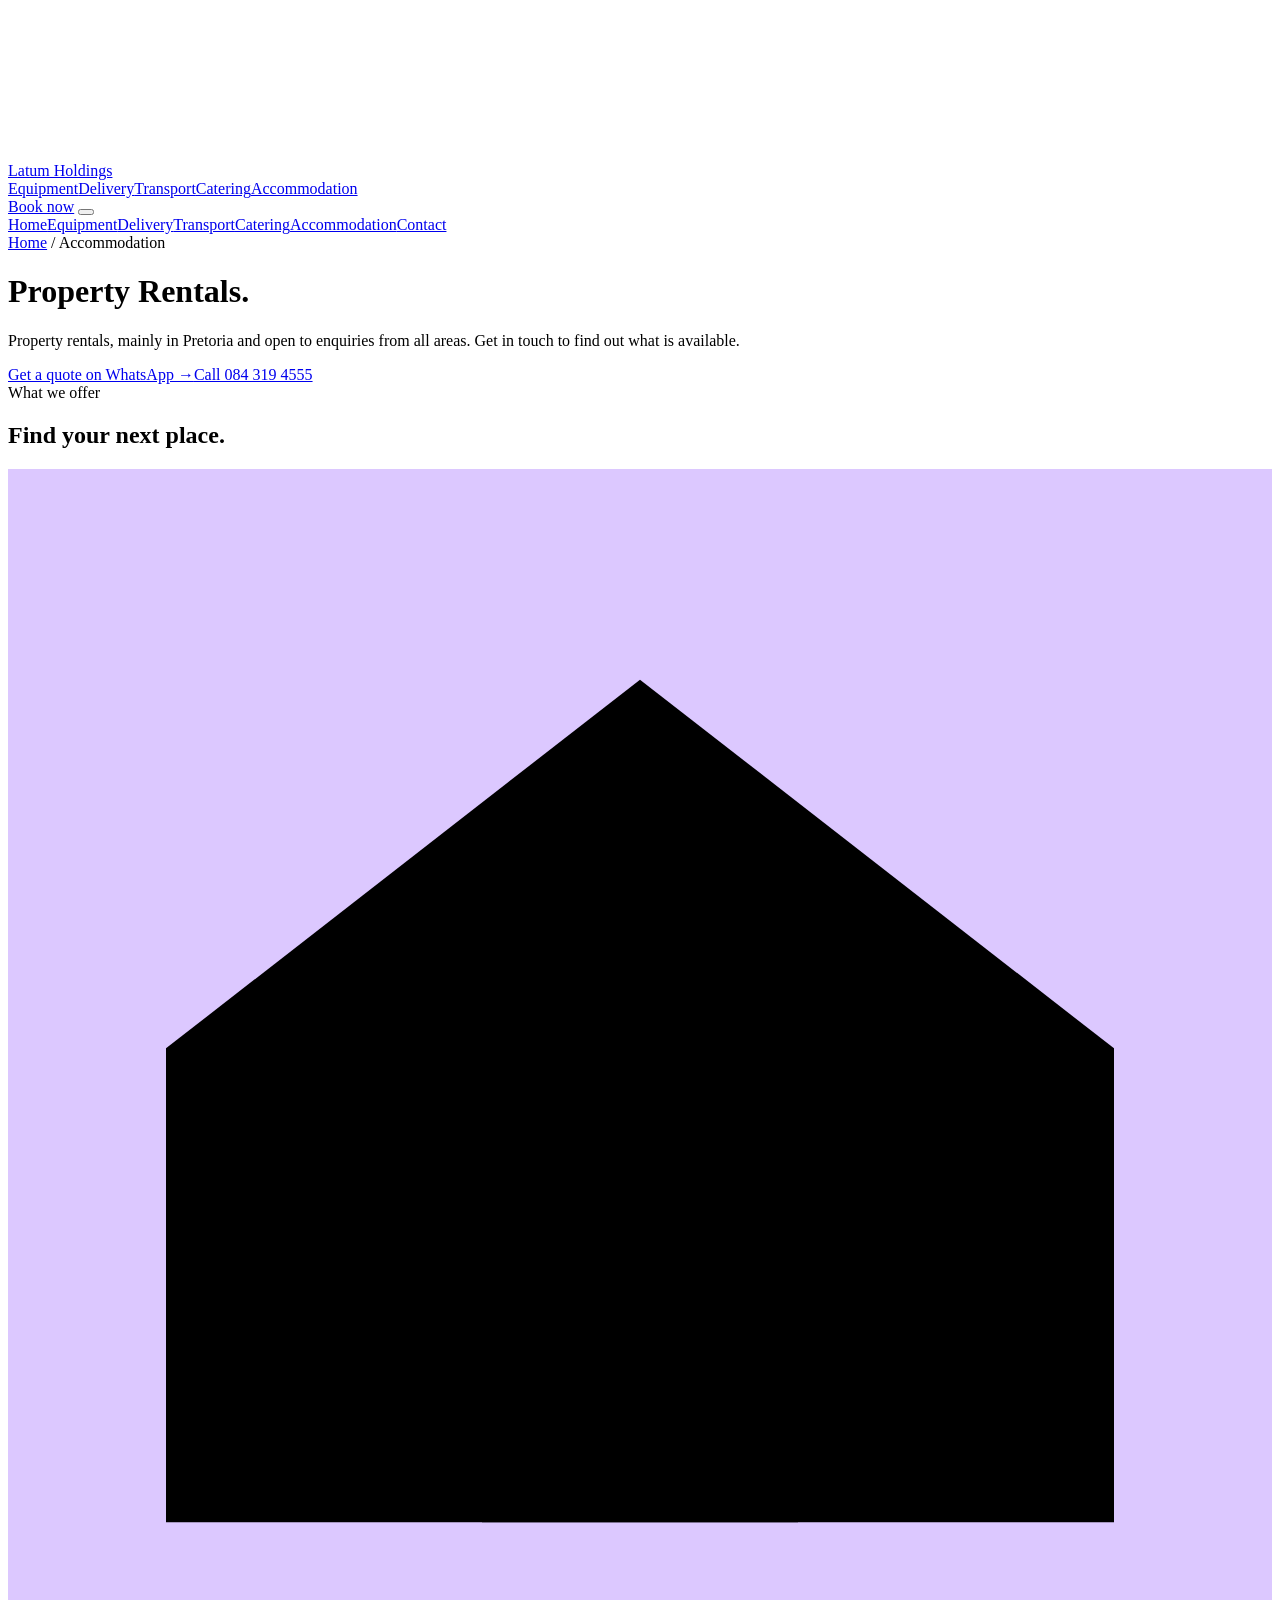
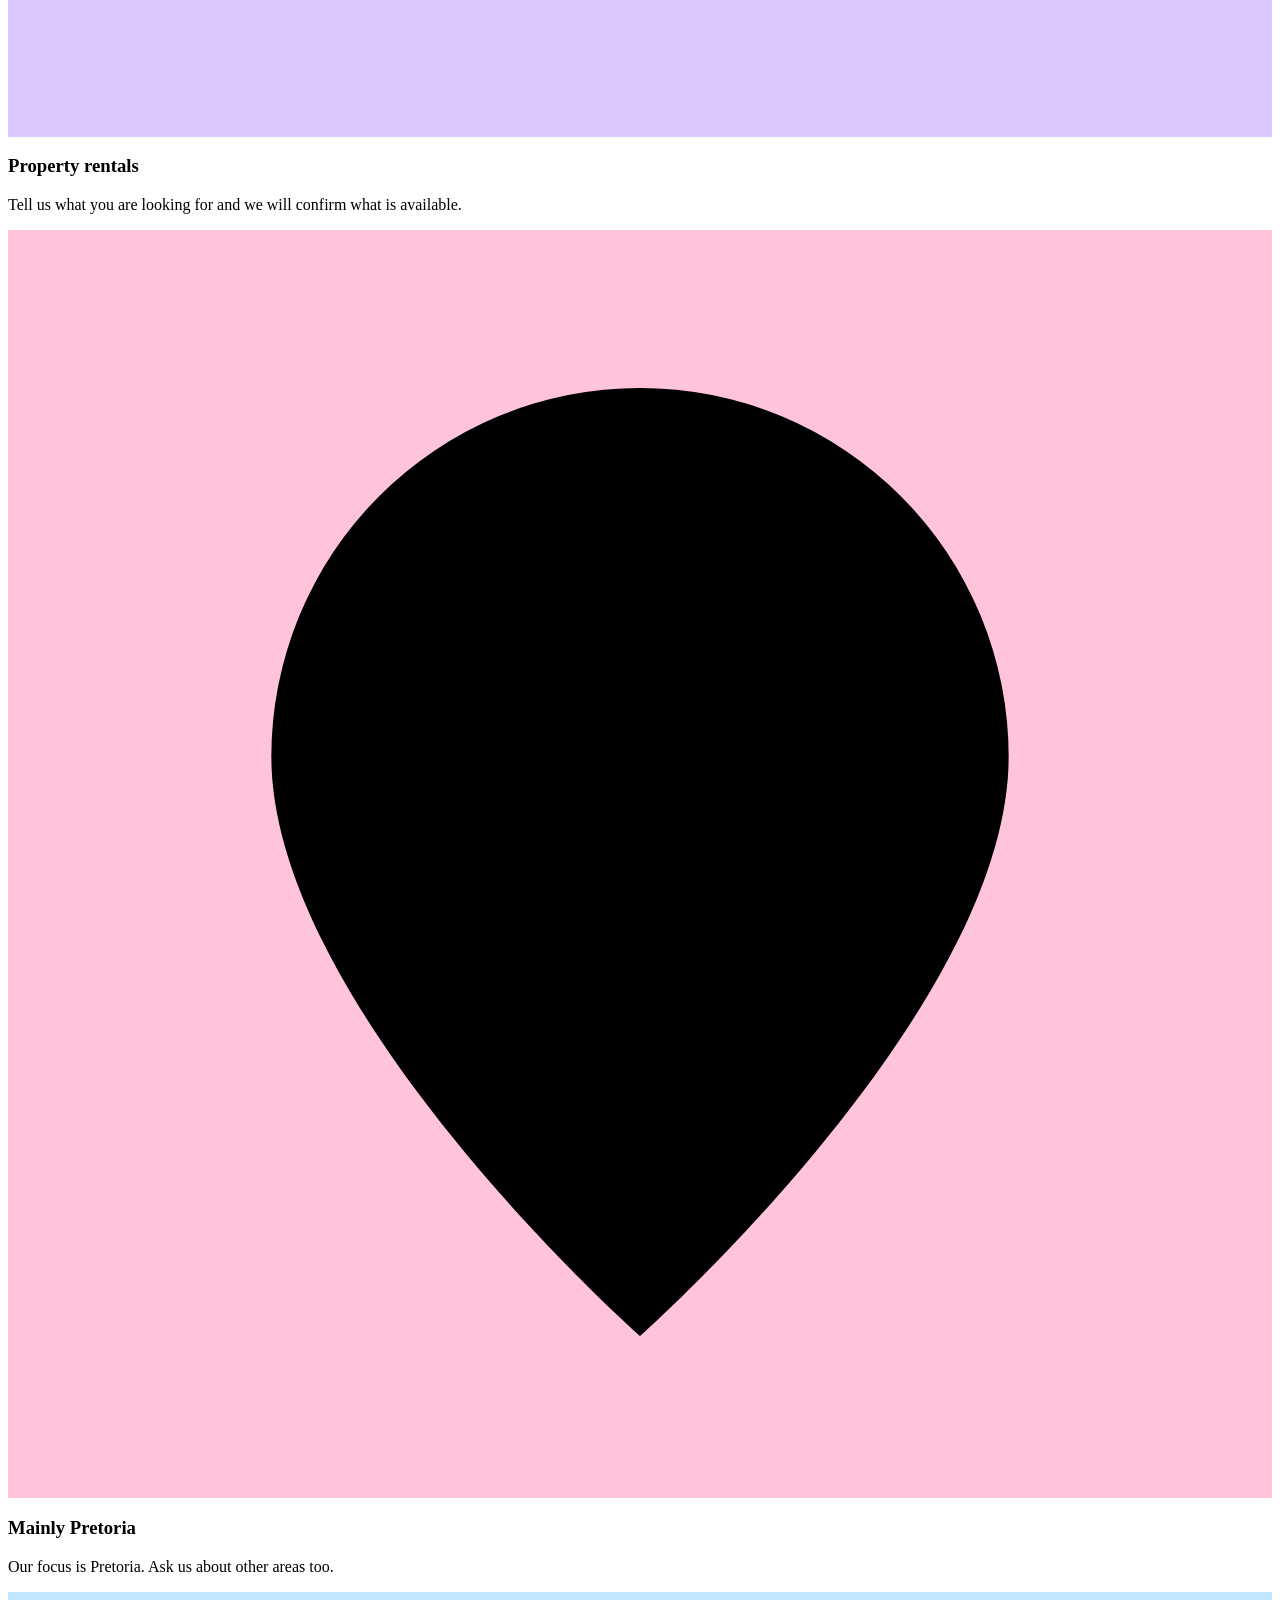
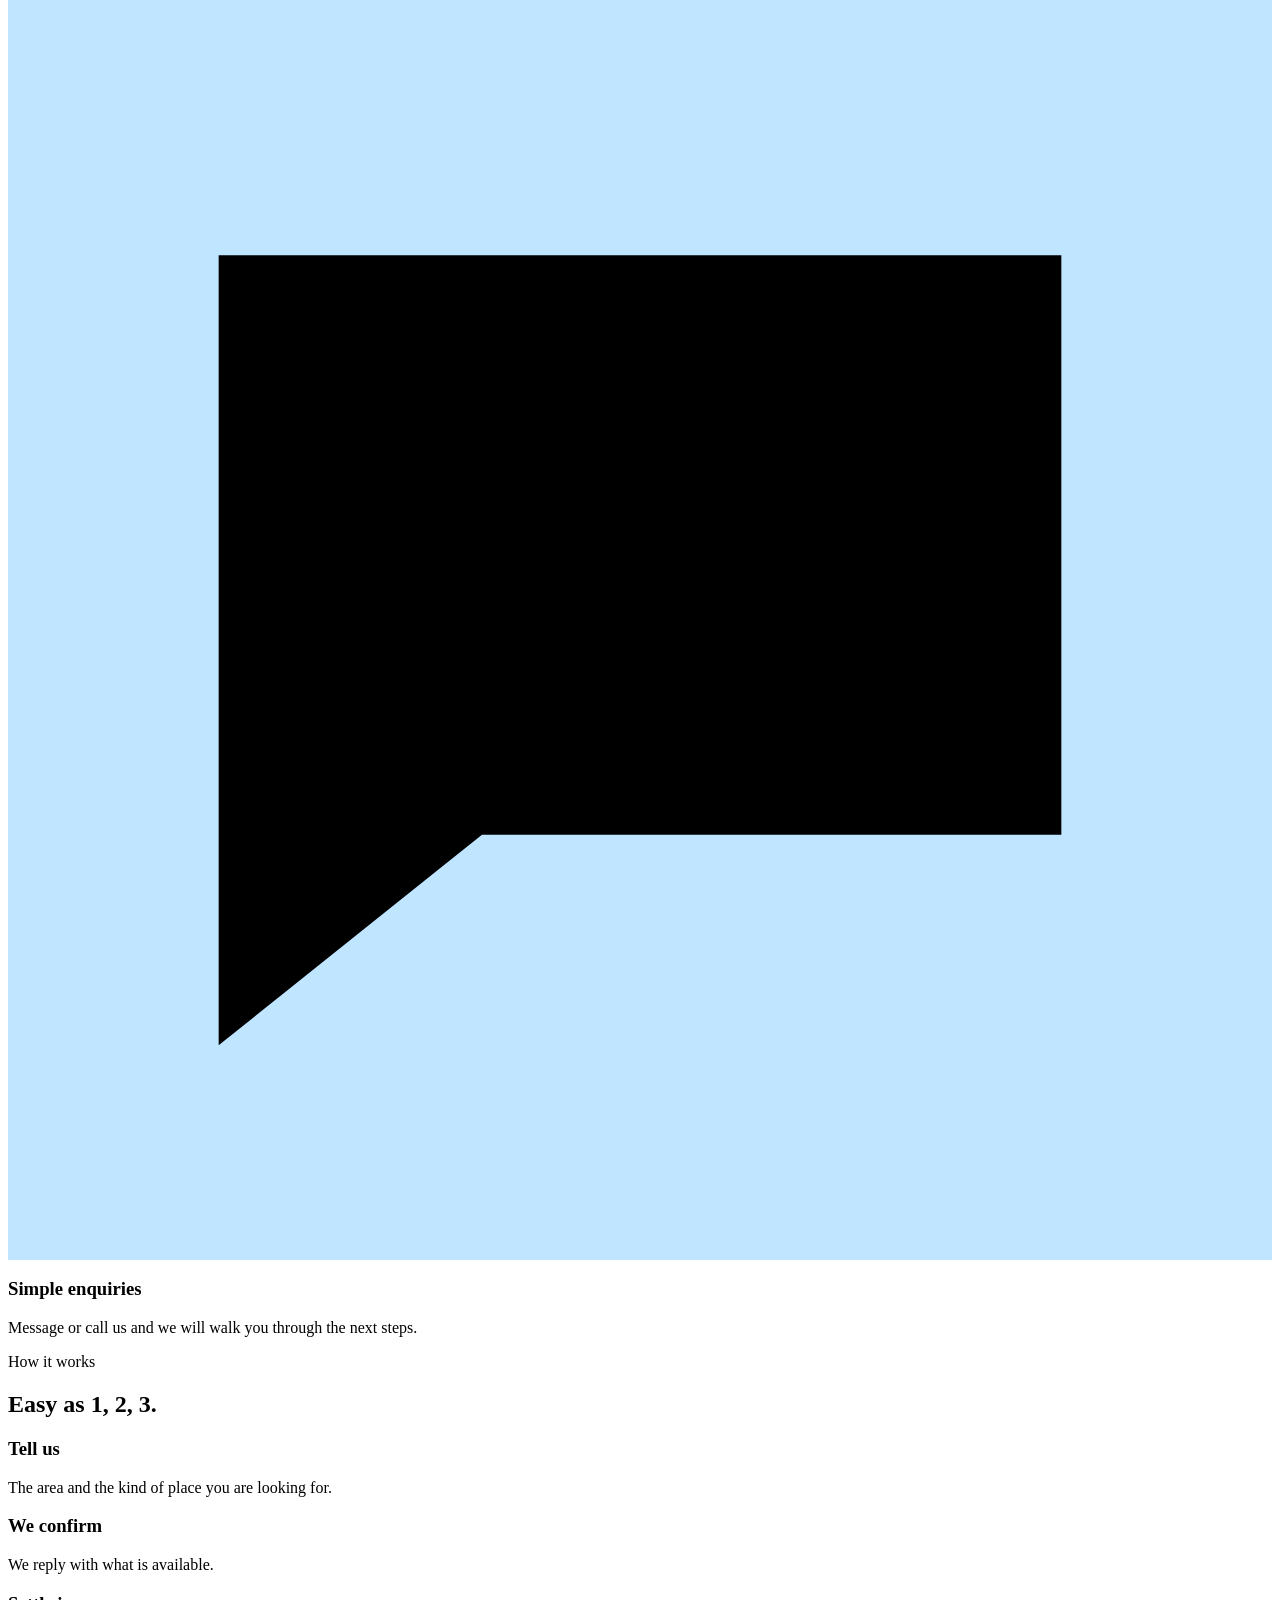
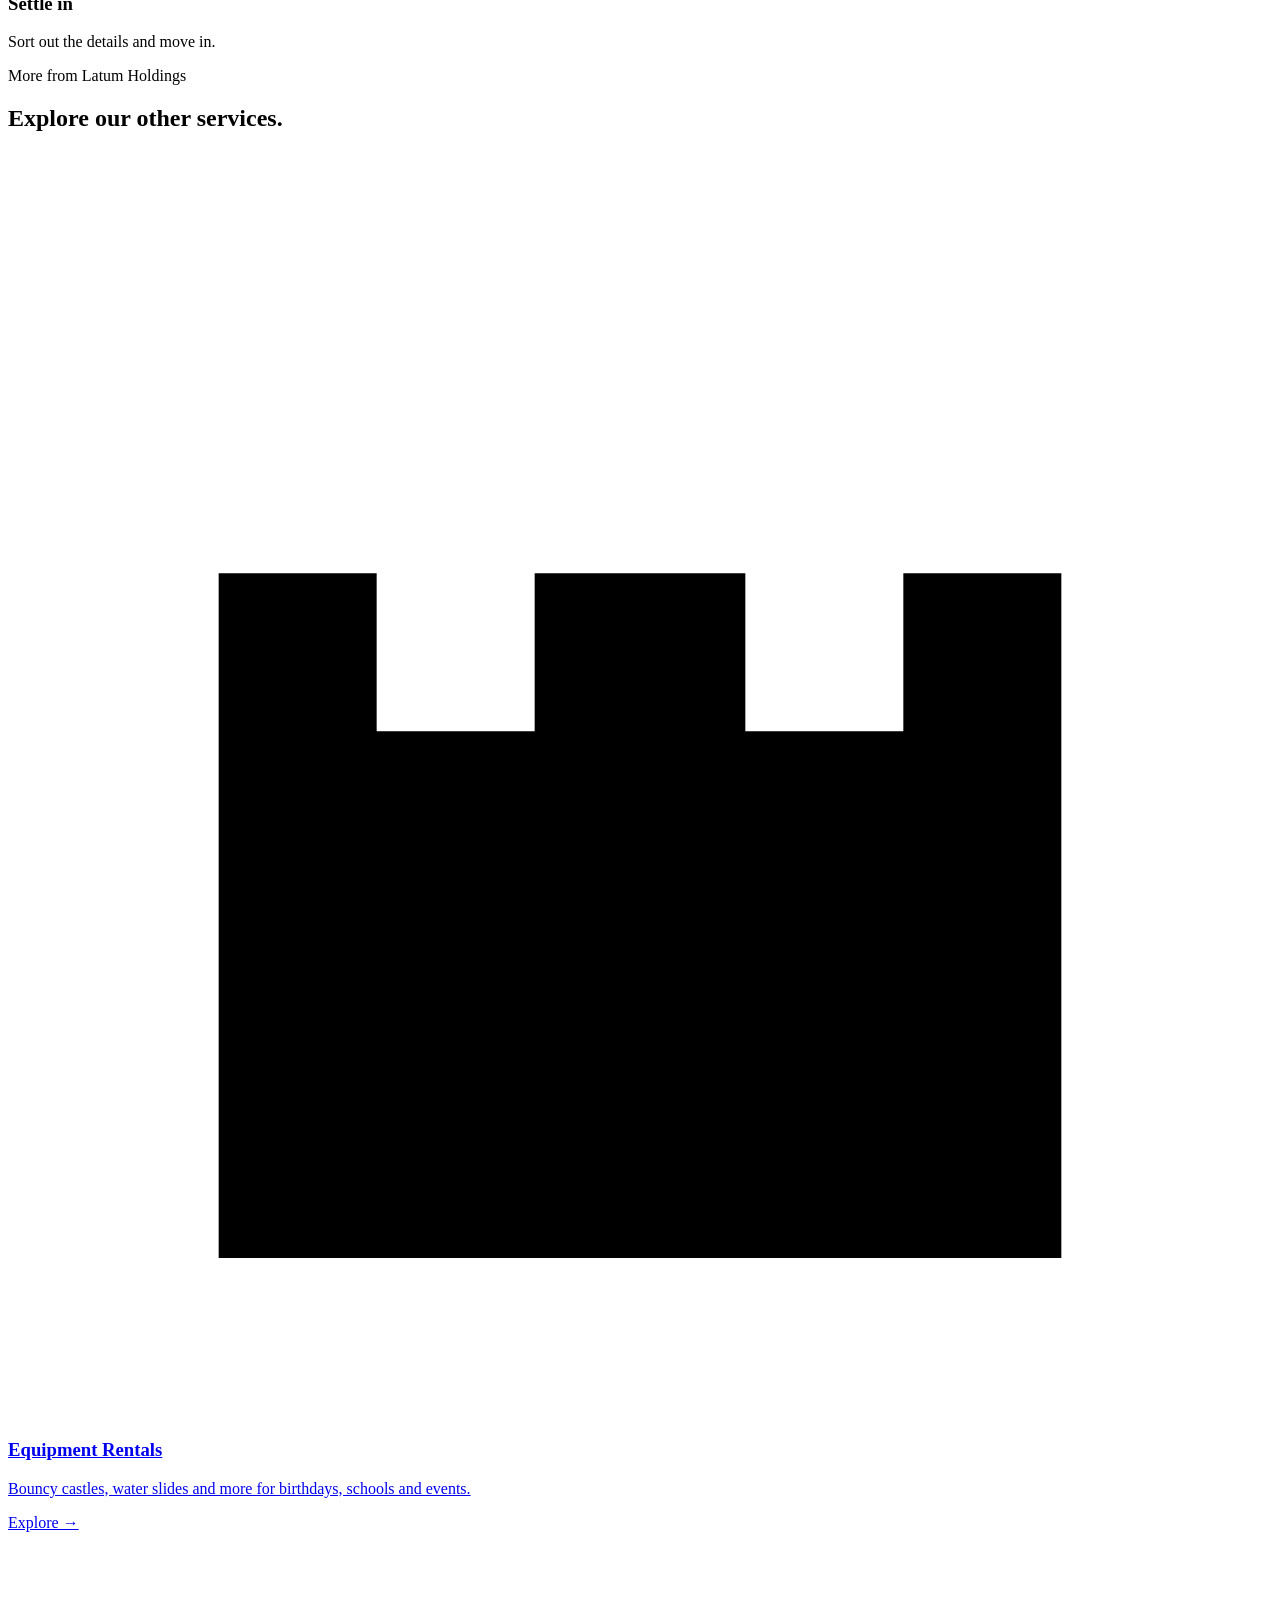
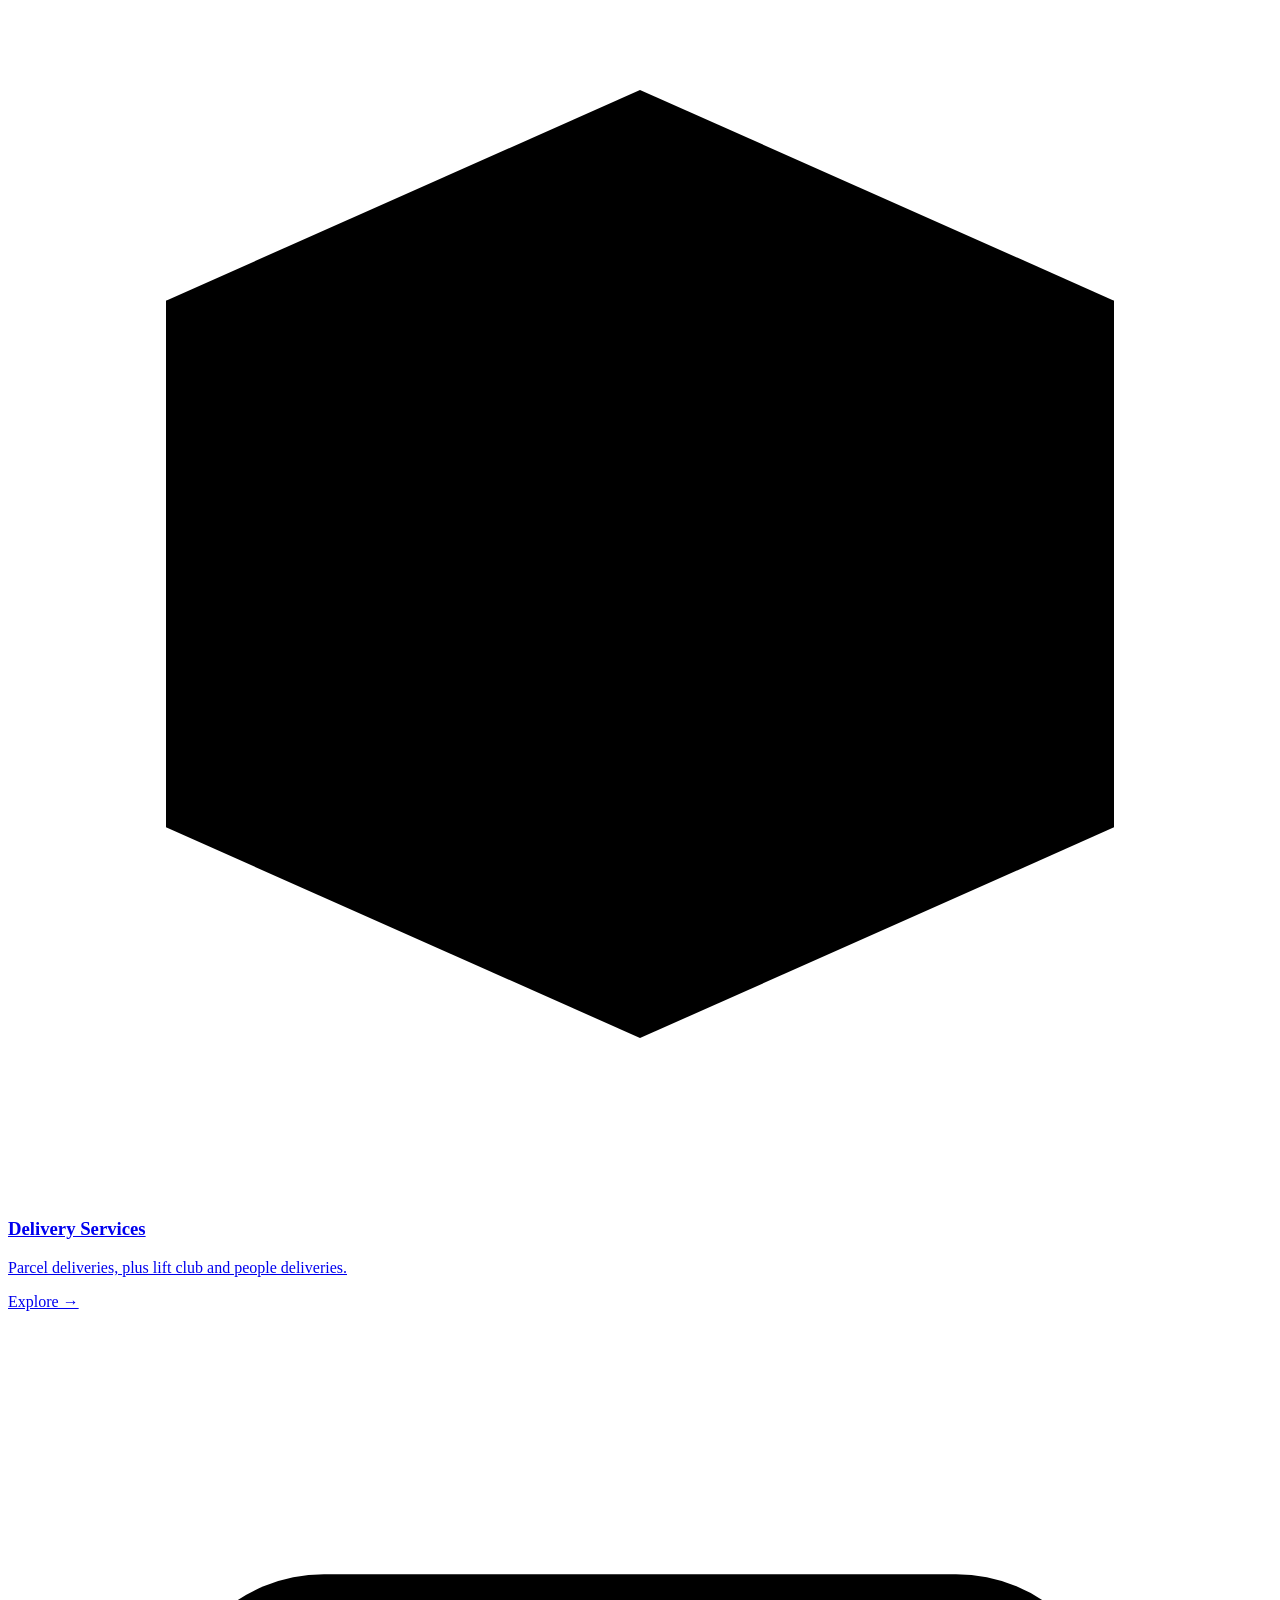
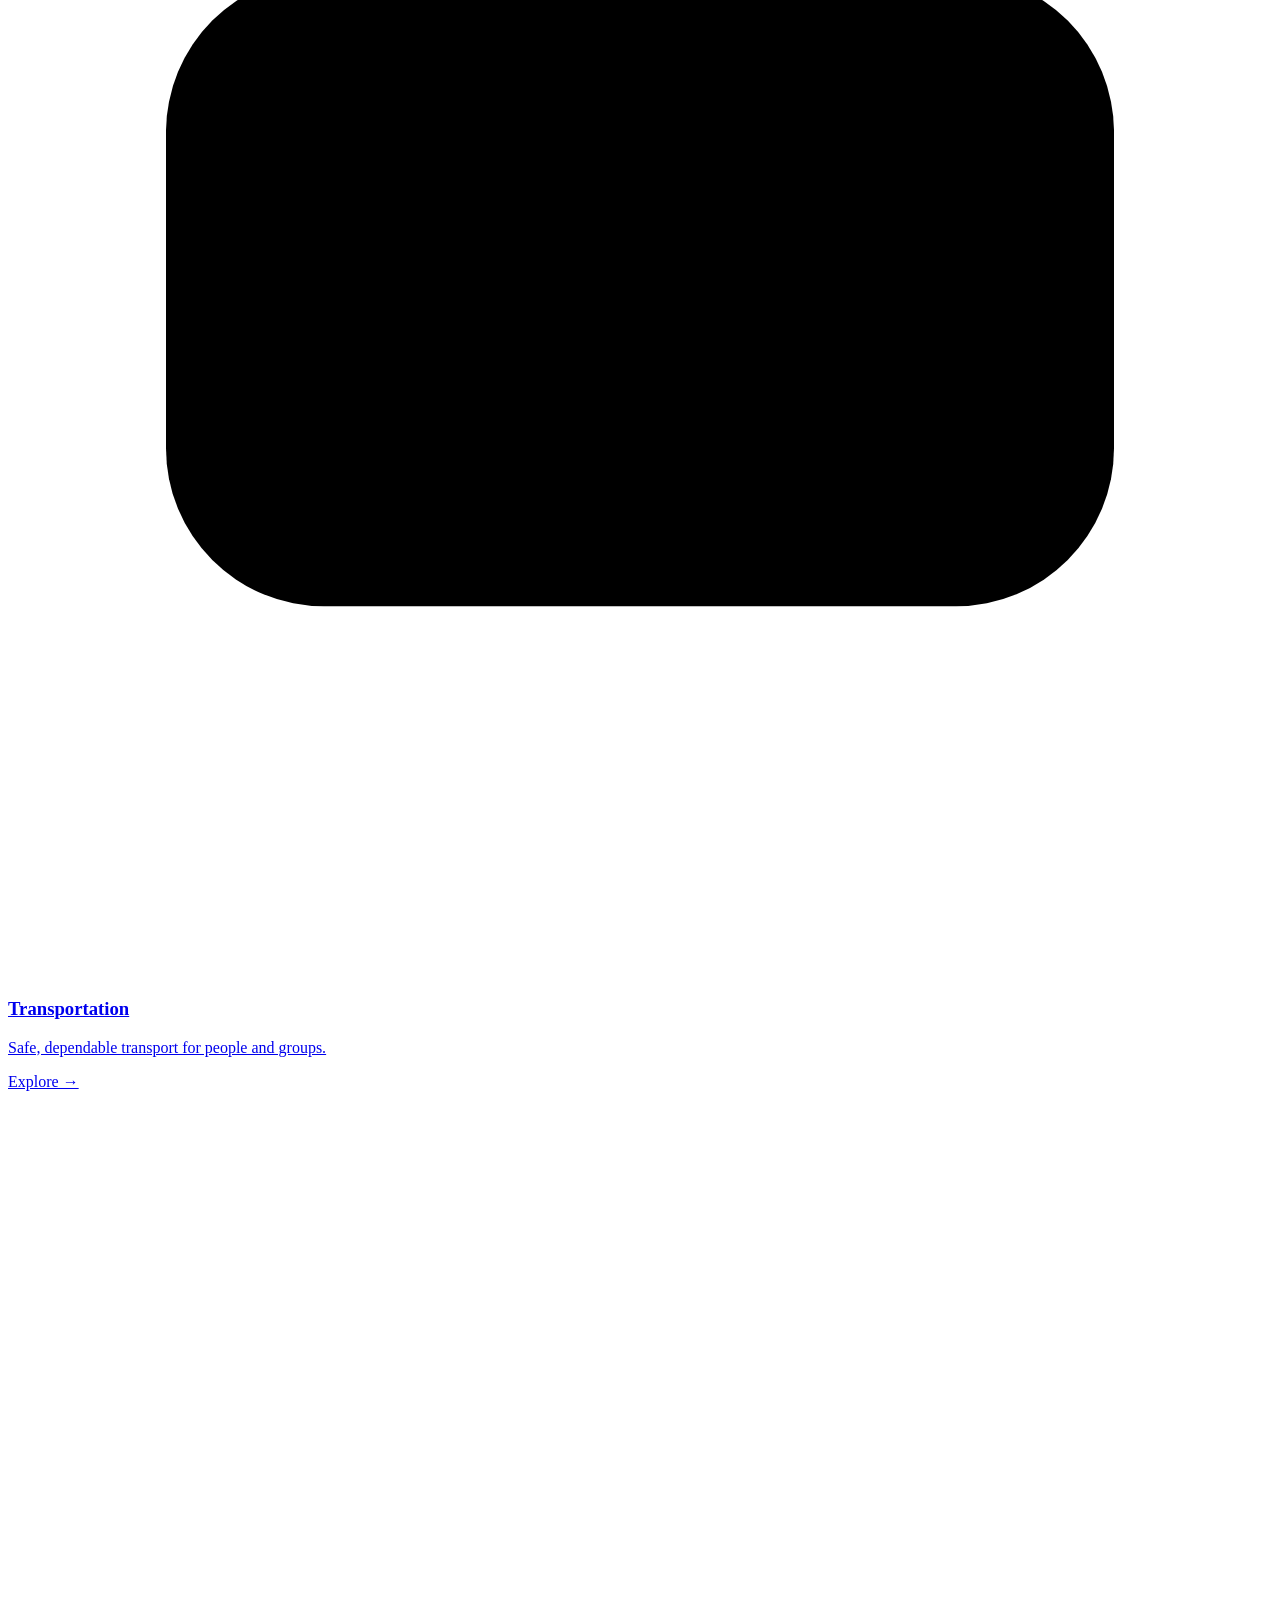
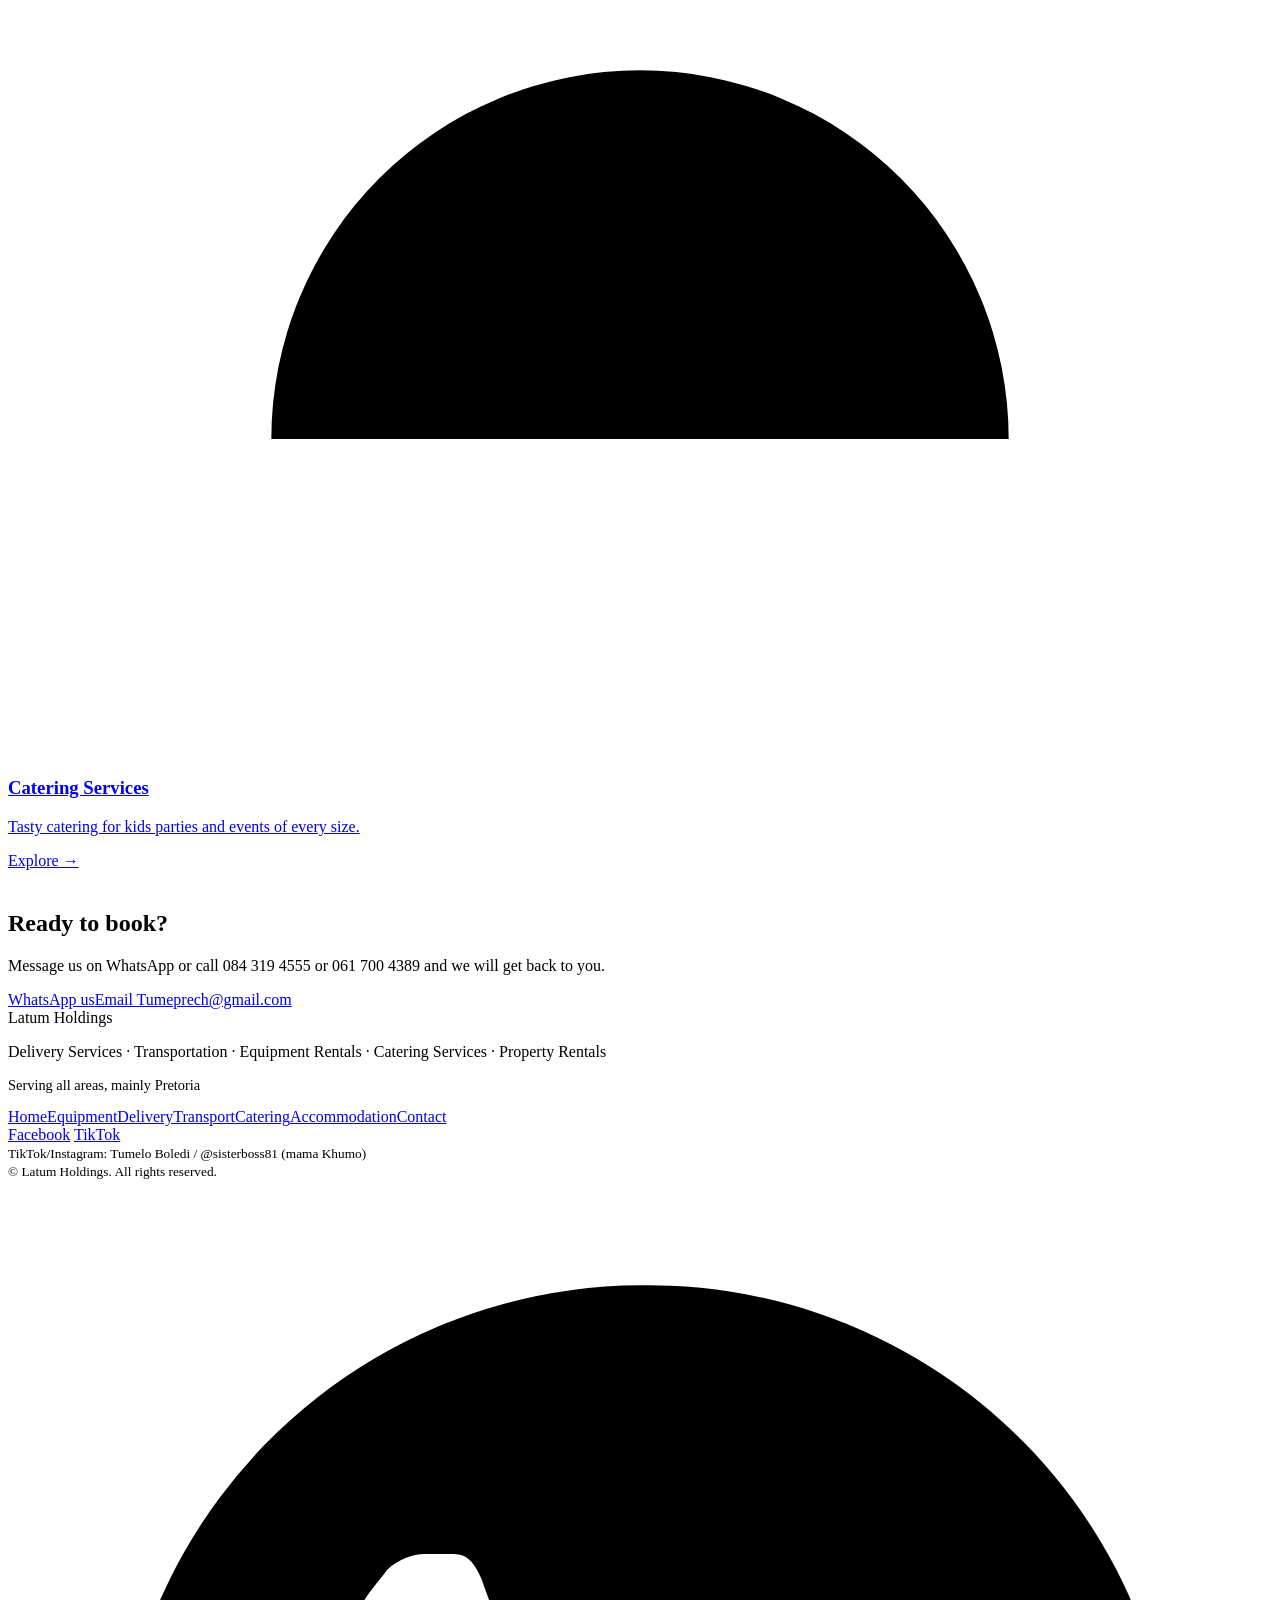
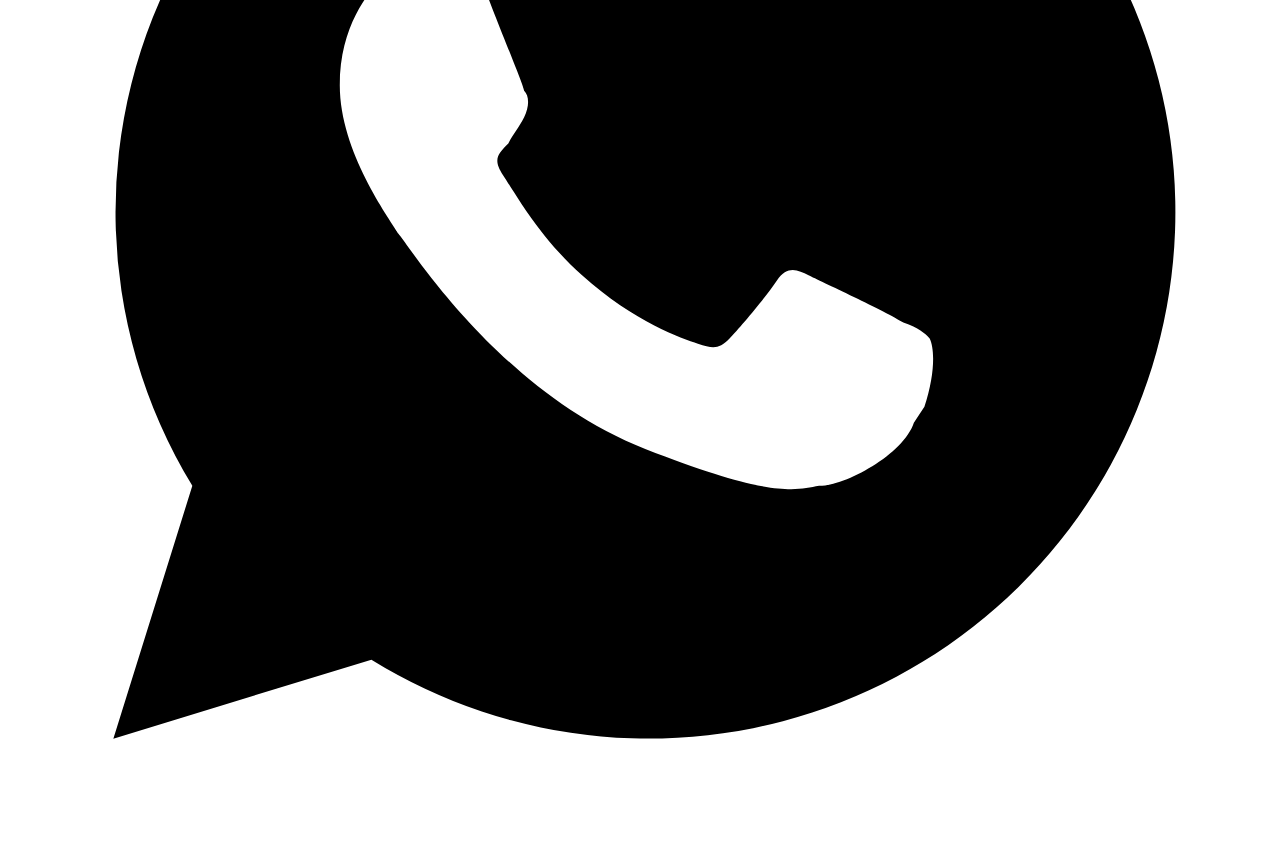
==== accommodation.html @ 6f9f6924 "Add files via upload" ====
<!doctype html>
<html lang="en">
<head>
<meta charset="utf-8">
<meta name="viewport" content="width=device-width, initial-scale=1">
<title>Accommodation | Latum Holdings</title>
<meta name="description" content="Property rentals from Latum Holdings: delivery services, transportation, equipment rentals and catering services.">
<meta name="theme-color" content="#0b1033">
<link rel="canonical" href="https://latumholdings.github.io/accommodation.html">
<link rel="icon" href="images/logo.jpg">
<link rel="apple-touch-icon" href="images/logo.jpg">
<!-- Link preview (WhatsApp, Facebook, Instagram, etc). Replace https://latumholdings.github.io with your real GitHub Pages address. -->
<meta property="og:type" content="website">
<meta property="og:site_name" content="Latum Holdings">
<meta property="og:locale" content="en_ZA">
<meta property="og:title" content="Accommodation | Latum Holdings">
<meta property="og:description" content="Property rentals from Latum Holdings: delivery services, transportation, equipment rentals and catering services.">
<meta property="og:url" content="https://latumholdings.github.io/accommodation.html">
<meta property="og:image" content="https://latumholdings.github.io/images/logo.jpg">
<meta property="og:image:alt" content="Latum Holdings logo">
<meta name="twitter:card" content="summary_large_image">
<meta name="twitter:title" content="Accommodation | Latum Holdings">
<meta name="twitter:description" content="Property rentals from Latum Holdings: delivery services, transportation, equipment rentals and catering services.">
<meta name="twitter:image" content="https://latumholdings.github.io/images/logo.jpg">
<link rel="preconnect" href="https://fonts.googleapis.com">
<link rel="preconnect" href="https://fonts.gstatic.com" crossorigin>
<link href="https://fonts.googleapis.com/css2?family=Baloo+2:wght@600;700;800&family=Inter:wght@400;500;600&display=swap" rel="stylesheet">
<link rel="stylesheet" href="style.css">
</head>
<body>
<div id="progress"></div><div id="glow"></div><canvas id="confetti"></canvas>

<svg width="0" height="0" style="position:absolute" aria-hidden="true">
  <defs>
    <symbol id="castleA" viewBox="0 0 300 300">
      <rect width="300" height="300" fill="#8fd3ff"/><circle cx="240" cy="55" r="30" fill="#fff6a8"/>
      <ellipse cx="150" cy="280" rx="170" ry="50" fill="#7ddf3b"/>
      <rect x="55" y="170" width="190" height="85" rx="14" fill="#1f3fa8"/><rect x="55" y="228" width="190" height="27" rx="12" fill="#ff6b35"/>
      <rect x="95" y="140" width="110" height="26" rx="13" fill="#7ddf3b"/>
      <rect x="35" y="95" width="46" height="150" rx="10" fill="#ffd23f"/><polygon points="35,98 58,25 81,98" fill="#ffd23f"/><rect x="35" y="92" width="46" height="12" fill="#6b6b6b"/>
      <rect x="219" y="95" width="46" height="150" rx="10" fill="#ffd23f"/><polygon points="219,98 242,25 265,98" fill="#ffd23f"/><rect x="219" y="92" width="46" height="12" fill="#6b6b6b"/>
      <rect x="110" y="250" width="80" height="20" rx="9" fill="#7ddf3b"/>
    </symbol>
    <symbol id="castleB" viewBox="0 0 300 300">
      <rect width="300" height="300" fill="#ffb3e0"/><circle cx="60" cy="55" r="28" fill="#fff6a8"/>
      <ellipse cx="150" cy="285" rx="180" ry="46" fill="#7ddf3b"/>
      <rect x="40" y="110" width="50" height="130" rx="10" fill="#ffd23f"/><polygon points="40,114 65,44 90,114" fill="#ff6b35"/>
      <rect x="210" y="110" width="50" height="130" rx="10" fill="#8c4bff"/><polygon points="210,114 235,44 260,114" fill="#ff6b35"/>
      <rect x="90" y="120" width="120" height="40" rx="12" fill="#ffd23f"/><rect x="90" y="160" width="120" height="30" rx="12" fill="#ff6b35"/>
      <polygon points="95,190 205,190 235,260 65,260" fill="#2fa8ff"/><line x1="150" y1="190" x2="150" y2="260" stroke="#8c4bff" stroke-width="5"/>
      <ellipse cx="150" cy="262" rx="95" ry="22" fill="#1d6fd6"/><ellipse cx="150" cy="260" rx="62" ry="12" fill="#ff5a3d"/>
    </symbol>
    <symbol id="slideS" viewBox="0 0 300 300">
      <rect width="300" height="300" fill="#8fd3ff"/><circle cx="245" cy="50" r="28" fill="#fff6a8"/>
      <ellipse cx="150" cy="285" rx="190" ry="48" fill="#7ddf3b"/>
      <rect x="30" y="170" width="20" height="90" rx="8" fill="#8a5a2b"/><ellipse cx="40" cy="165" rx="38" ry="14" fill="#34c06b" transform="rotate(-18 40 165)"/>
      <polygon points="40,80 200,150 260,250 90,250" fill="#ff6b35"/><polygon points="60,100 190,160 235,240 110,240" fill="#ffd23f"/><polygon points="90,125 180,168 215,230 130,230" fill="#2fa8ff"/>
      <ellipse cx="195" cy="262" rx="95" ry="26" fill="#1d6fd6"/><ellipse cx="195" cy="260" rx="72" ry="17" fill="#6fd4ff"/>
    </symbol>
  </defs>
</svg>

<nav><div class="nav-in">
  <a href="index.html" class="logo"><img class="logo-img" src="images/logo.jpg" alt="" onerror="this.remove()"><span>Latum Holdings</span></a>
  <div class="links"><a href="equipment.html">Equipment</a><a href="delivery.html">Delivery</a><a href="transport.html">Transport</a><a href="catering.html">Catering</a><a href="accommodation.html" class="active">Accommodation</a></div>
  <a href="index.html#book" class="btn nav-cta">Book now</a>
  <button class="burger" aria-label="Open menu" aria-expanded="false"><span></span><span></span><span></span></button>
</div>
<div class="mmenu"><a href="index.html">Home</a><a href="equipment.html">Equipment</a><a href="delivery.html">Delivery</a><a href="transport.html">Transport</a><a href="catering.html">Catering</a><a href="accommodation.html">Accommodation</a><a href="index.html#book">Contact</a></div></nav>

<header class="page-hero">
  <div class="wrap">
    <div class="crumbs rv"><a href="index.html">Home</a> / Accommodation</div>
    <h1 class="display rv d1">Property <span class="grad-text">Rentals.</span></h1>
    <p class="rv d2">Property rentals, mainly in Pretoria and open to enquiries from all areas. Get in touch to find out what is available.</p>
    <div class="cta-row rv d3"><a class="btn" href="https://wa.me/27843194555?text=Hi%20Latum%20Holdings%2C%20I%27d%20like%20a%20quote%20for%20Accommodation" target="_blank" rel="noopener">Get a quote on WhatsApp &rarr;</a><a class="btn ghost" href="tel:0843194555">Call 084 319 4555</a></div>
  </div>
</header>

<section class="features page-sec">
  <div class="wrap">
    <span class="eyebrow rv">What we offer</span>
    <h2 class="rv d1">Find your <span class="grad-text">next place.</span></h2>
    <div class="grid">
      <div class="feat rv d0"><div class="ic" style="background:rgba(140,75,255,.3)"><svg viewBox="0 0 24 24" aria-hidden="true"><path d="M3 11l9-7 9 7v9H3z"/><path d="M9 20v-6h6v6"/></svg></div><h3>Property rentals</h3><p>Tell us what you are looking for and we will confirm what is available.</p></div>
      <div class="feat rv d1"><div class="ic" style="background:rgba(255,61,139,.3)"><svg viewBox="0 0 24 24" aria-hidden="true"><path d="M12 21s7-6.2 7-11a7 7 0 0 0-14 0c0 4.8 7 11 7 11z"/><circle cx="12" cy="10" r="2.5"/></svg></div><h3>Mainly Pretoria</h3><p>Our focus is Pretoria. Ask us about other areas too.</p></div>
      <div class="feat rv d2"><div class="ic" style="background:rgba(47,168,255,.3)"><svg viewBox="0 0 24 24" aria-hidden="true"><path d="M4 5h16v11H9l-5 4z"/></svg></div><h3>Simple enquiries</h3><p>Message or call us and we will walk you through the next steps.</p></div>
    </div>
  </div>
</section>

<section class="how page-sec">
  <div class="wrap">
    <span class="eyebrow rv">How it works</span>
    <h2 class="rv d1">Easy as <span class="grad-text">1, 2, 3.</span></h2>
    <div class="steps">
      <div class="step rv d0"><h3>Tell us</h3><p>The area and the kind of place you are looking for.</p></div>
      <div class="step rv d1"><h3>We confirm</h3><p>We reply with what is available.</p></div>
      <div class="step rv d2"><h3>Settle in</h3><p>Sort out the details and move in.</p></div>
    </div>
  </div>
</section>

<section class="services page-sec">
  <div class="wrap">
    <span class="eyebrow rv">More from Latum Holdings</span>
    <h2 class="rv d1">Explore our <span class="grad-text">other services.</span></h2>
    <div class="grid">
<a class="svc rv d0" href="equipment.html"><div class="svc-ic"><svg viewBox="0 0 24 24" aria-hidden="true"><path d="M4 21V8h3v3h3V8h4v3h3V8h3v13z"/><path d="M10 21v-5h4v5"/></svg></div><h3>Equipment Rentals</h3><p>Bouncy castles, water slides and more for birthdays, schools and events.</p><span class="more">Explore &rarr;</span></a>
<a class="svc rv d1" href="delivery.html"><div class="svc-ic"><svg viewBox="0 0 24 24" aria-hidden="true"><path d="M3 7l9-4 9 4v10l-9 4-9-4z"/><path d="M3 7l9 4 9-4M12 11v10"/></svg></div><h3>Delivery Services</h3><p>Parcel deliveries, plus lift club and people deliveries.</p><span class="more">Explore &rarr;</span></a>
<a class="svc rv d2" href="transport.html"><div class="svc-ic"><svg viewBox="0 0 24 24" aria-hidden="true"><rect x="3" y="5" width="18" height="12" rx="3"/><path d="M3 11h18M7 17v2.5M17 17v2.5"/><circle cx="7.5" cy="14" r=".6"/><circle cx="16.5" cy="14" r=".6"/></svg></div><h3>Transportation</h3><p>Safe, dependable transport for people and groups.</p><span class="more">Explore &rarr;</span></a>
<a class="svc rv d3" href="catering.html"><div class="svc-ic"><svg viewBox="0 0 24 24" aria-hidden="true"><path d="M3 18h18"/><path d="M5 18a7 7 0 0 1 14 0"/><path d="M12 8V6M10 6h4"/></svg></div><h3>Catering Services</h3><p>Tasty catering for kids parties and events of every size.</p><span class="more">Explore &rarr;</span></a>
    </div>
  </div>
</section>

<section class="page-sec" style="padding-top:20px">
  <div class="wrap">
    <div class="cta-band rv">
      <h2>Ready to book?</h2>
      <p>Message us on WhatsApp or call 084 319 4555 or 061 700 4389 and we will get back to you.</p>
      <div class="cta-row"><a class="btn" href="https://wa.me/27843194555?text=Hi%20Latum%20Holdings%2C%20I%27d%20like%20a%20quote%20for%20Accommodation" target="_blank" rel="noopener">WhatsApp us</a><a class="btn ghost" href="mailto:Tumeprech@gmail.com">Email Tumeprech@gmail.com</a></div>
    </div>
  </div>
</section>

<footer>
  <div class="wrap">
    <div class="logo"><img class="logo-img" src="images/logo.jpg" alt="Latum Holdings logo" onerror="this.remove()"><span>Latum Holdings</span></div>
    <p>Delivery Services &middot; Transportation &middot; Equipment Rentals &middot; Catering Services &middot; Property Rentals</p>
    <p style="font-size:.9rem">Serving all areas, mainly Pretoria</p>
    <div class="flinks"><a href="index.html">Home</a><a href="equipment.html">Equipment</a><a href="delivery.html">Delivery</a><a href="transport.html">Transport</a><a href="catering.html">Catering</a><a href="accommodation.html">Accommodation</a><a href="index.html#book">Contact</a></div>
    <div class="socials">
      <a href="https://www.facebook.com/share/19sHUbTf8G/" target="_blank" rel="noopener">Facebook</a>
      <a href="https://www.tiktok.com/@sisterboss81" target="_blank" rel="noopener">TikTok</a>
    </div>
    <small>TikTok/Instagram: Tumelo Boledi / @sisterboss81 (mama Khumo)</small><br>
    <small>&copy; <span id="yr"></span> Latum Holdings. All rights reserved.</small>
  </div>
</footer>

<a class="wa" href="https://wa.me/27843194555?text=Hi%20Latum%20Holdings%2C%20I%27d%20like%20to%20make%20an%20enquiry" aria-label="WhatsApp us">
  <svg viewBox="0 0 24 24"><path d="M12 2a10 10 0 0 0-8.5 15.2L2 22l4.9-1.5A10 10 0 1 0 12 2zm5.2 14c-.2.6-1.3 1.2-1.8 1.2-.5.1-1 .2-3.3-.7-2.8-1.1-4.5-3.9-4.7-4.1-.1-.2-1.100-1.500-1.100-2.800 0-1.300.7-1.900.9-2.200.2-.2.5-.3.700-.3h.5c.2 0 .4 0 .6.5.2.6.800 2 .8 2.100.1.1.1.300 0 .5-.1.200-.2.300-.3.500-.2.200-.3.300-.1.600.2.300.7 1.200 1.500 1.900 1 .9 1.900 1.200 2.200 1.300.3.100.4.100.6-.1.2-.2.700-.8.900-1.100.2-.3.400-.2.600-.1.200.1 1.500.7 1.800.9.300.1.400.2.500.3.100.2.100.7-.1 1.300z"/></svg>
</a>

<script src="app.js"></script>
</body>
</html>
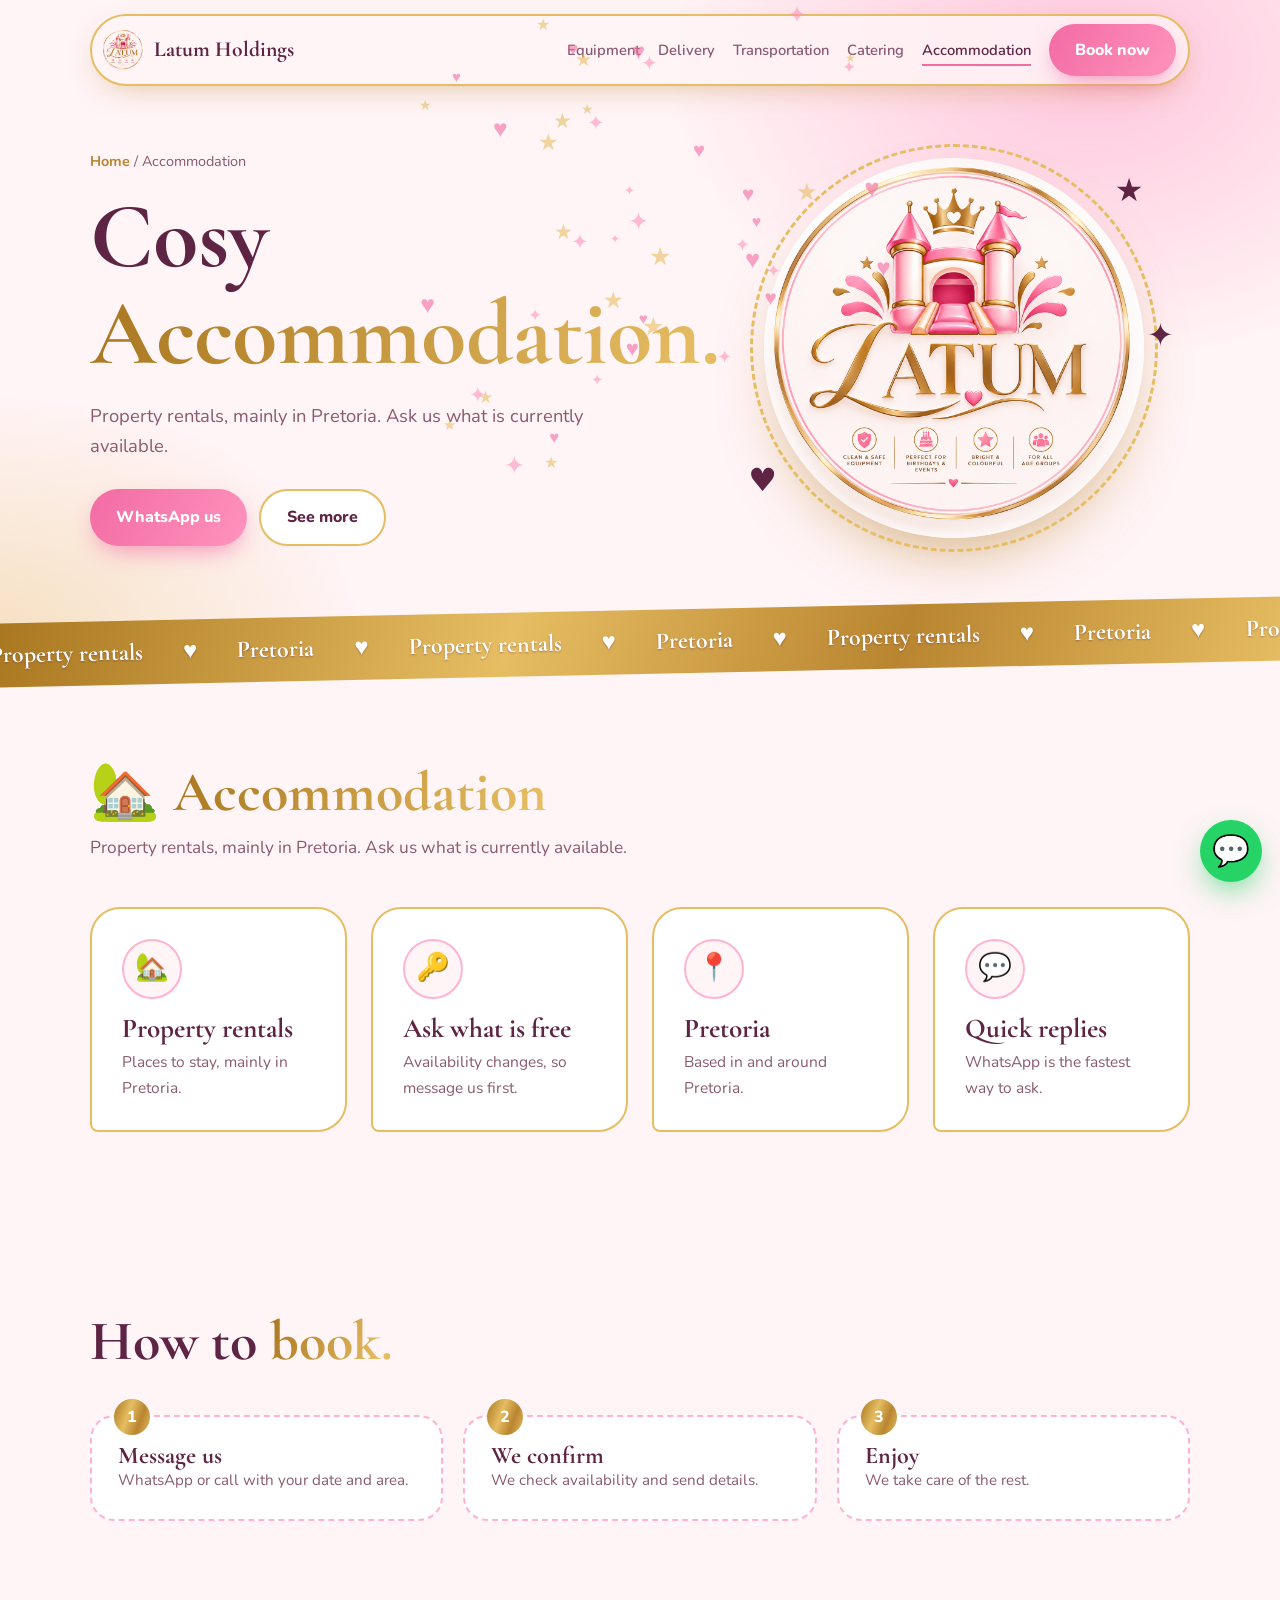
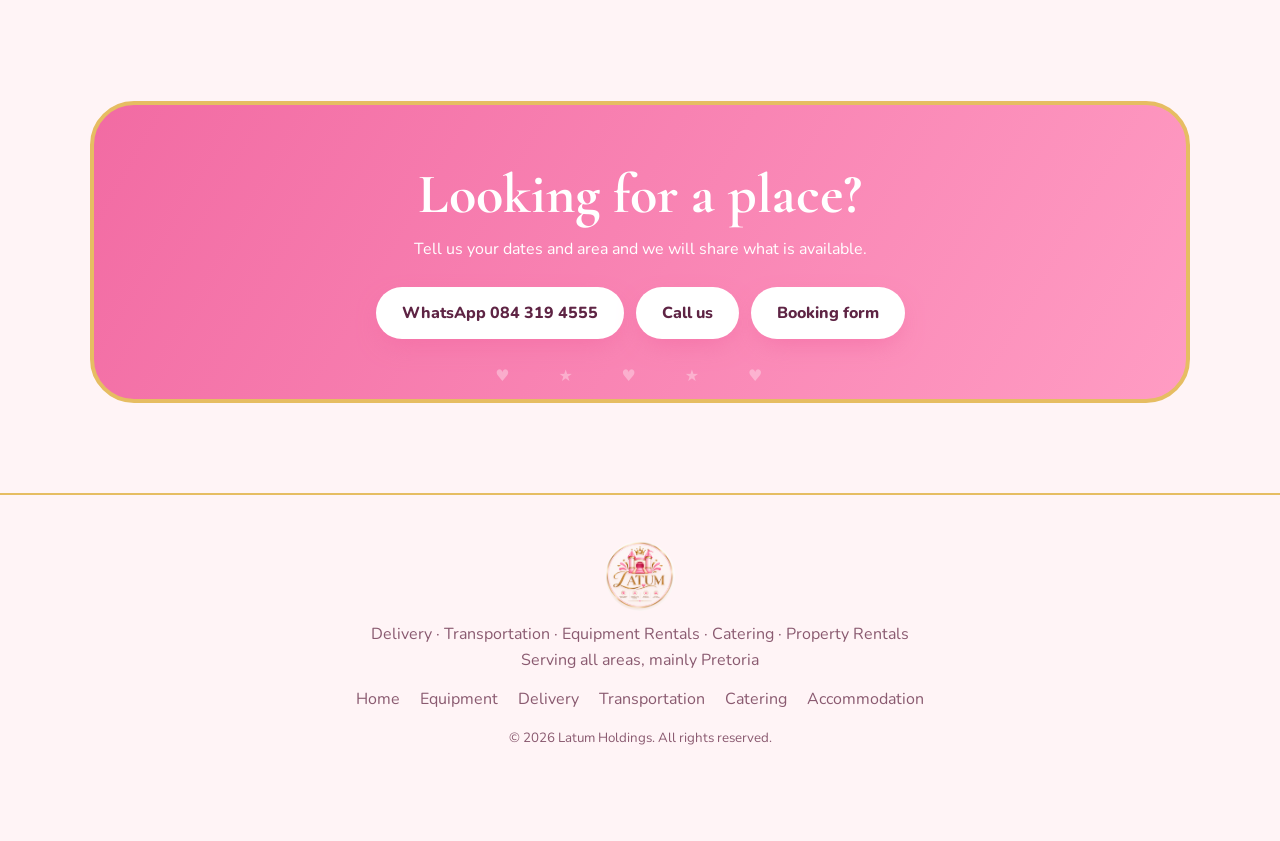
==== commit b2304d32: "Add files via upload" ====
--- a/accommodation.html
+++ b/accommodation.html
@@ -1,148 +1,21 @@
-<!doctype html>
-<html lang="en">
-<head>
-<meta charset="utf-8">
-<meta name="viewport" content="width=device-width, initial-scale=1">
-<title>Accommodation | Latum Holdings</title>
-<meta name="description" content="Property rentals from Latum Holdings: delivery services, transportation, equipment rentals and catering services.">
-<meta name="theme-color" content="#0b1033">
-<link rel="canonical" href="https://latumholdings.github.io/accommodation.html">
-<link rel="icon" href="images/logo.jpg">
-<link rel="apple-touch-icon" href="images/logo.jpg">
-<!-- Link preview (WhatsApp, Facebook, Instagram, etc). Replace https://latumholdings.github.io with your real GitHub Pages address. -->
-<meta property="og:type" content="website">
-<meta property="og:site_name" content="Latum Holdings">
-<meta property="og:locale" content="en_ZA">
-<meta property="og:title" content="Accommodation | Latum Holdings">
-<meta property="og:description" content="Property rentals from Latum Holdings: delivery services, transportation, equipment rentals and catering services.">
-<meta property="og:url" content="https://latumholdings.github.io/accommodation.html">
-<meta property="og:image" content="https://latumholdings.github.io/images/logo.jpg">
-<meta property="og:image:alt" content="Latum Holdings logo">
-<meta name="twitter:card" content="summary_large_image">
-<meta name="twitter:title" content="Accommodation | Latum Holdings">
-<meta name="twitter:description" content="Property rentals from Latum Holdings: delivery services, transportation, equipment rentals and catering services.">
-<meta name="twitter:image" content="https://latumholdings.github.io/images/logo.jpg">
-<link rel="preconnect" href="https://fonts.googleapis.com">
-<link rel="preconnect" href="https://fonts.gstatic.com" crossorigin>
-<link href="https://fonts.googleapis.com/css2?family=Baloo+2:wght@600;700;800&family=Inter:wght@400;500;600&display=swap" rel="stylesheet">
-<link rel="stylesheet" href="style.css">
-</head>
-<body>
-<div id="progress"></div><div id="glow"></div><canvas id="confetti"></canvas>
+<!doctype html><html lang="en"><head><meta charset="utf-8"><meta name="viewport" content="width=device-width,initial-scale=1">
+<title>Accommodation | Latum Holdings</title><meta name="description" content="Property rentals, mainly in Pretoria. Ask us what is currently available."><meta name="theme-color" content="#fff4f6">
+<link rel="icon" href="images/flyer.jpg"><link rel="canonical" href="https://latumholdings.github.io/accommodation.html">
+<meta property="og:title" content="Accommodation | Latum Holdings"><meta property="og:description" content="Property rentals, mainly in Pretoria. Ask us what is currently available."><meta property="og:image" content="https://latumholdings.github.io/images/flyer.jpg">
+<link rel="preconnect" href="https://fonts.googleapis.com"><link rel="preconnect" href="https://fonts.gstatic.com" crossorigin>
+<link href="https://fonts.googleapis.com/css2?family=Cormorant+Garamond:wght@600;700&family=Nunito:wght@400;600;800&display=swap" rel="stylesheet">
+<link rel="stylesheet" href="pages.css"></head><body>
+<div id="bar"></div><canvas id="fx"></canvas><div class="float" id="float"></div>
+<nav><div class="nav-in"><a href="index.html" class="logo"><img src="images/flyer.jpg" alt="Latum Holdings logo"><span>Latum Holdings</span></a><div class="links"><a href="equipment.html">Equipment</a><a href="delivery.html">Delivery</a><a href="transport.html">Transportation</a><a href="catering.html">Catering</a><a href="accommodation.html" class=on>Accommodation</a></div><a href="index.html#book" class="btn nav-cta">Book now</a><button class="burger" aria-label="Open menu" aria-expanded="false">☰</button></div>
+<div class="mm"><a href="index.html">Home</a><a href="equipment.html">Equipment Rentals</a><a href="delivery.html">Delivery Services</a><a href="transport.html">Transportation</a><a href="catering.html">Catering Services</a><a href="accommodation.html">Accommodation</a><a href="index.html#book">Contact</a></div></nav>
+<header class="hero"><div class="wrap"><div><div class="crumb"><a href="index.html">Home</a> / Accommodation</div>
+<h1><span>Cosy</span><span class="gold">Accommodation.</span></h1><p>Property rentals, mainly in Pretoria. Ask us what is currently available.</p><div class="row"><a class="btn" href="https://wa.me/27843194555?text=Hi%20Latum%20Holdings%2C%20I%27d%20like%20to%20enquire%20about%20Accommodation" target="_blank">WhatsApp us</a><a class="btn line" href="#more">See more</a></div></div>
+<div class="seal"><img src="images/flyer.jpg" alt="Latum Holdings flyer"><b>★</b><b>♥</b><b>✦</b></div></div></header>
+<div class="ribbon"><div><span>Property rentals</span><span>Pretoria</span><span>Property rentals</span><span>Pretoria</span><span>Property rentals</span><span>Pretoria</span><span>Property rentals</span><span>Pretoria</span><span>Property rentals</span><span>Pretoria</span><span>Property rentals</span><span>Pretoria</span></div></div>
+<section class="s" id="more"><div class="wrap"><h2 class="rv">🏡 <span class="gold">Accommodation</span></h2><p class="lead rv d1">Property rentals, mainly in Pretoria. Ask us what is currently available.</p><div class="grid"><div class="card rv d0"><div class="ic">🏡</div><h3>Property rentals</h3><p>Places to stay, mainly in Pretoria.</p></div><div class="card rv d1"><div class="ic">🔑</div><h3>Ask what is free</h3><p>Availability changes, so message us first.</p></div><div class="card rv d2"><div class="ic">📍</div><h3>Pretoria</h3><p>Based in and around Pretoria.</p></div><div class="card rv d3"><div class="ic">💬</div><h3>Quick replies</h3><p>WhatsApp is the fastest way to ask.</p></div></div></div></section>
 
-<svg width="0" height="0" style="position:absolute" aria-hidden="true">
-  <defs>
-    <symbol id="castleA" viewBox="0 0 300 300">
-      <rect width="300" height="300" fill="#8fd3ff"/><circle cx="240" cy="55" r="30" fill="#fff6a8"/>
-      <ellipse cx="150" cy="280" rx="170" ry="50" fill="#7ddf3b"/>
-      <rect x="55" y="170" width="190" height="85" rx="14" fill="#1f3fa8"/><rect x="55" y="228" width="190" height="27" rx="12" fill="#ff6b35"/>
-      <rect x="95" y="140" width="110" height="26" rx="13" fill="#7ddf3b"/>
-      <rect x="35" y="95" width="46" height="150" rx="10" fill="#ffd23f"/><polygon points="35,98 58,25 81,98" fill="#ffd23f"/><rect x="35" y="92" width="46" height="12" fill="#6b6b6b"/>
-      <rect x="219" y="95" width="46" height="150" rx="10" fill="#ffd23f"/><polygon points="219,98 242,25 265,98" fill="#ffd23f"/><rect x="219" y="92" width="46" height="12" fill="#6b6b6b"/>
-      <rect x="110" y="250" width="80" height="20" rx="9" fill="#7ddf3b"/>
-    </symbol>
-    <symbol id="castleB" viewBox="0 0 300 300">
-      <rect width="300" height="300" fill="#ffb3e0"/><circle cx="60" cy="55" r="28" fill="#fff6a8"/>
-      <ellipse cx="150" cy="285" rx="180" ry="46" fill="#7ddf3b"/>
-      <rect x="40" y="110" width="50" height="130" rx="10" fill="#ffd23f"/><polygon points="40,114 65,44 90,114" fill="#ff6b35"/>
-      <rect x="210" y="110" width="50" height="130" rx="10" fill="#8c4bff"/><polygon points="210,114 235,44 260,114" fill="#ff6b35"/>
-      <rect x="90" y="120" width="120" height="40" rx="12" fill="#ffd23f"/><rect x="90" y="160" width="120" height="30" rx="12" fill="#ff6b35"/>
-      <polygon points="95,190 205,190 235,260 65,260" fill="#2fa8ff"/><line x1="150" y1="190" x2="150" y2="260" stroke="#8c4bff" stroke-width="5"/>
-      <ellipse cx="150" cy="262" rx="95" ry="22" fill="#1d6fd6"/><ellipse cx="150" cy="260" rx="62" ry="12" fill="#ff5a3d"/>
-    </symbol>
-    <symbol id="slideS" viewBox="0 0 300 300">
-      <rect width="300" height="300" fill="#8fd3ff"/><circle cx="245" cy="50" r="28" fill="#fff6a8"/>
-      <ellipse cx="150" cy="285" rx="190" ry="48" fill="#7ddf3b"/>
-      <rect x="30" y="170" width="20" height="90" rx="8" fill="#8a5a2b"/><ellipse cx="40" cy="165" rx="38" ry="14" fill="#34c06b" transform="rotate(-18 40 165)"/>
-      <polygon points="40,80 200,150 260,250 90,250" fill="#ff6b35"/><polygon points="60,100 190,160 235,240 110,240" fill="#ffd23f"/><polygon points="90,125 180,168 215,230 130,230" fill="#2fa8ff"/>
-      <ellipse cx="195" cy="262" rx="95" ry="26" fill="#1d6fd6"/><ellipse cx="195" cy="260" rx="72" ry="17" fill="#6fd4ff"/>
-    </symbol>
-  </defs>
-</svg>
-
-<nav><div class="nav-in">
-  <a href="index.html" class="logo"><img class="logo-img" src="images/logo.jpg" alt="" onerror="this.remove()"><span>Latum Holdings</span></a>
-  <div class="links"><a href="equipment.html">Equipment</a><a href="delivery.html">Delivery</a><a href="transport.html">Transport</a><a href="catering.html">Catering</a><a href="accommodation.html" class="active">Accommodation</a></div>
-  <a href="index.html#book" class="btn nav-cta">Book now</a>
-  <button class="burger" aria-label="Open menu" aria-expanded="false"><span></span><span></span><span></span></button>
-</div>
-<div class="mmenu"><a href="index.html">Home</a><a href="equipment.html">Equipment</a><a href="delivery.html">Delivery</a><a href="transport.html">Transport</a><a href="catering.html">Catering</a><a href="accommodation.html">Accommodation</a><a href="index.html#book">Contact</a></div></nav>
-
-<header class="page-hero">
-  <div class="wrap">
-    <div class="crumbs rv"><a href="index.html">Home</a> / Accommodation</div>
-    <h1 class="display rv d1">Property <span class="grad-text">Rentals.</span></h1>
-    <p class="rv d2">Property rentals, mainly in Pretoria and open to enquiries from all areas. Get in touch to find out what is available.</p>
-    <div class="cta-row rv d3"><a class="btn" href="https://wa.me/27843194555?text=Hi%20Latum%20Holdings%2C%20I%27d%20like%20a%20quote%20for%20Accommodation" target="_blank" rel="noopener">Get a quote on WhatsApp &rarr;</a><a class="btn ghost" href="tel:0843194555">Call 084 319 4555</a></div>
-  </div>
-</header>
-
-<section class="features page-sec">
-  <div class="wrap">
-    <span class="eyebrow rv">What we offer</span>
-    <h2 class="rv d1">Find your <span class="grad-text">next place.</span></h2>
-    <div class="grid">
-      <div class="feat rv d0"><div class="ic" style="background:rgba(140,75,255,.3)"><svg viewBox="0 0 24 24" aria-hidden="true"><path d="M3 11l9-7 9 7v9H3z"/><path d="M9 20v-6h6v6"/></svg></div><h3>Property rentals</h3><p>Tell us what you are looking for and we will confirm what is available.</p></div>
-      <div class="feat rv d1"><div class="ic" style="background:rgba(255,61,139,.3)"><svg viewBox="0 0 24 24" aria-hidden="true"><path d="M12 21s7-6.2 7-11a7 7 0 0 0-14 0c0 4.8 7 11 7 11z"/><circle cx="12" cy="10" r="2.5"/></svg></div><h3>Mainly Pretoria</h3><p>Our focus is Pretoria. Ask us about other areas too.</p></div>
-      <div class="feat rv d2"><div class="ic" style="background:rgba(47,168,255,.3)"><svg viewBox="0 0 24 24" aria-hidden="true"><path d="M4 5h16v11H9l-5 4z"/></svg></div><h3>Simple enquiries</h3><p>Message or call us and we will walk you through the next steps.</p></div>
-    </div>
-  </div>
-</section>
-
-<section class="how page-sec">
-  <div class="wrap">
-    <span class="eyebrow rv">How it works</span>
-    <h2 class="rv d1">Easy as <span class="grad-text">1, 2, 3.</span></h2>
-    <div class="steps">
-      <div class="step rv d0"><h3>Tell us</h3><p>The area and the kind of place you are looking for.</p></div>
-      <div class="step rv d1"><h3>We confirm</h3><p>We reply with what is available.</p></div>
-      <div class="step rv d2"><h3>Settle in</h3><p>Sort out the details and move in.</p></div>
-    </div>
-  </div>
-</section>
-
-<section class="services page-sec">
-  <div class="wrap">
-    <span class="eyebrow rv">More from Latum Holdings</span>
-    <h2 class="rv d1">Explore our <span class="grad-text">other services.</span></h2>
-    <div class="grid">
-<a class="svc rv d0" href="equipment.html"><div class="svc-ic"><svg viewBox="0 0 24 24" aria-hidden="true"><path d="M4 21V8h3v3h3V8h4v3h3V8h3v13z"/><path d="M10 21v-5h4v5"/></svg></div><h3>Equipment Rentals</h3><p>Bouncy castles, water slides and more for birthdays, schools and events.</p><span class="more">Explore &rarr;</span></a>
-<a class="svc rv d1" href="delivery.html"><div class="svc-ic"><svg viewBox="0 0 24 24" aria-hidden="true"><path d="M3 7l9-4 9 4v10l-9 4-9-4z"/><path d="M3 7l9 4 9-4M12 11v10"/></svg></div><h3>Delivery Services</h3><p>Parcel deliveries, plus lift club and people deliveries.</p><span class="more">Explore &rarr;</span></a>
-<a class="svc rv d2" href="transport.html"><div class="svc-ic"><svg viewBox="0 0 24 24" aria-hidden="true"><rect x="3" y="5" width="18" height="12" rx="3"/><path d="M3 11h18M7 17v2.5M17 17v2.5"/><circle cx="7.5" cy="14" r=".6"/><circle cx="16.5" cy="14" r=".6"/></svg></div><h3>Transportation</h3><p>Safe, dependable transport for people and groups.</p><span class="more">Explore &rarr;</span></a>
-<a class="svc rv d3" href="catering.html"><div class="svc-ic"><svg viewBox="0 0 24 24" aria-hidden="true"><path d="M3 18h18"/><path d="M5 18a7 7 0 0 1 14 0"/><path d="M12 8V6M10 6h4"/></svg></div><h3>Catering Services</h3><p>Tasty catering for kids parties and events of every size.</p><span class="more">Explore &rarr;</span></a>
-    </div>
-  </div>
-</section>
-
-<section class="page-sec" style="padding-top:20px">
-  <div class="wrap">
-    <div class="cta-band rv">
-      <h2>Ready to book?</h2>
-      <p>Message us on WhatsApp or call 084 319 4555 or 061 700 4389 and we will get back to you.</p>
-      <div class="cta-row"><a class="btn" href="https://wa.me/27843194555?text=Hi%20Latum%20Holdings%2C%20I%27d%20like%20a%20quote%20for%20Accommodation" target="_blank" rel="noopener">WhatsApp us</a><a class="btn ghost" href="mailto:Tumeprech@gmail.com">Email Tumeprech@gmail.com</a></div>
-    </div>
-  </div>
-</section>
-
-<footer>
-  <div class="wrap">
-    <div class="logo"><img class="logo-img" src="images/logo.jpg" alt="Latum Holdings logo" onerror="this.remove()"><span>Latum Holdings</span></div>
-    <p>Delivery Services &middot; Transportation &middot; Equipment Rentals &middot; Catering Services &middot; Property Rentals</p>
-    <p style="font-size:.9rem">Serving all areas, mainly Pretoria</p>
-    <div class="flinks"><a href="index.html">Home</a><a href="equipment.html">Equipment</a><a href="delivery.html">Delivery</a><a href="transport.html">Transport</a><a href="catering.html">Catering</a><a href="accommodation.html">Accommodation</a><a href="index.html#book">Contact</a></div>
-    <div class="socials">
-      <a href="https://www.facebook.com/share/19sHUbTf8G/" target="_blank" rel="noopener">Facebook</a>
-      <a href="https://www.tiktok.com/@sisterboss81" target="_blank" rel="noopener">TikTok</a>
-    </div>
-    <small>TikTok/Instagram: Tumelo Boledi / @sisterboss81 (mama Khumo)</small><br>
-    <small>&copy; <span id="yr"></span> Latum Holdings. All rights reserved.</small>
-  </div>
-</footer>
-
-<a class="wa" href="https://wa.me/27843194555?text=Hi%20Latum%20Holdings%2C%20I%27d%20like%20to%20make%20an%20enquiry" aria-label="WhatsApp us">
-  <svg viewBox="0 0 24 24"><path d="M12 2a10 10 0 0 0-8.5 15.2L2 22l4.9-1.5A10 10 0 1 0 12 2zm5.2 14c-.2.6-1.3 1.2-1.8 1.2-.5.1-1 .2-3.3-.7-2.8-1.1-4.5-3.9-4.7-4.1-.1-.2-1.100-1.500-1.100-2.800 0-1.300.7-1.900.9-2.200.2-.2.5-.3.700-.3h.5c.2 0 .4 0 .6.5.2.6.800 2 .8 2.100.1.1.1.300 0 .5-.1.200-.2.300-.3.500-.2.200-.3.300-.1.600.2.300.7 1.200 1.500 1.900 1 .9 1.900 1.200 2.200 1.300.3.100.4.100.6-.1.2-.2.700-.8.900-1.100.2-.3.400-.2.600-.1.200.1 1.500.7 1.800.9.300.1.400.2.500.3.100.2.100.7-.1 1.300z"/></svg>
-</a>
-
-<script src="app.js"></script>
-</body>
-</html>
+<section class="s"><div class="wrap"><h2 class="rv">How to <span class="gold">book.</span></h2><div class="steps"><div class="step rv"><h3>Message us</h3><p>WhatsApp or call with your date and area.</p></div><div class="step rv d1"><h3>We confirm</h3><p>We check availability and send details.</p></div><div class="step rv d2"><h3>Enjoy</h3><p>We take care of the rest.</p></div></div></div></section>
+<section class="s"><div class="wrap"><div class="band rv"><h2>Looking for a place?</h2><p>Tell us your dates and area and we will share what is available.</p><div class="row"><a class="btn" href="https://wa.me/27843194555?text=Hi%20Latum%20Holdings%2C%20I%27d%20like%20to%20enquire%20about%20Accommodation" target="_blank">WhatsApp 084 319 4555</a><a class="btn" href="tel:0843194555">Call us</a><a class="btn" href="index.html#book">Booking form</a></div></div></div></section>
+<footer><div class="wrap"><img src="images/flyer.jpg" alt="Latum Holdings logo"><p>Delivery · Transportation · Equipment Rentals · Catering · Property Rentals</p><p>Serving all areas, mainly Pretoria</p>
+<div class="fl"><a href="index.html">Home</a><a href="equipment.html">Equipment</a><a href="delivery.html">Delivery</a><a href="transport.html">Transportation</a><a href="catering.html">Catering</a><a href="accommodation.html">Accommodation</a></div><small>© <span id="yr"></span> Latum Holdings. All rights reserved.</small></div></footer>
+<a class="wa" href="https://wa.me/27843194555?text=Hi%20Latum%20Holdings%2C%20I%27d%20like%20to%20enquire%20about%20Accommodation" target="_blank" aria-label="WhatsApp us">💬</a><script src="pages.js"></script></body></html>
--- a/pages.css
+++ b/pages.css
@@ -0,0 +1,77 @@
+:root{--blush:#fff4f6;--rose:#f26ba3;--rose2:#ffb3d1;--gold:#b98530;--gold2:#e6bd62;--plum:#5e2444;--soft:#8a5a70;--g:linear-gradient(110deg,#a8761f,#e6bd62 40%,#b98530 70%,#e6bd62)}
+*{box-sizing:border-box;margin:0;padding:0}html{scroll-behavior:smooth}
+body{font-family:Nunito,system-ui,sans-serif;background:var(--blush);color:var(--plum);line-height:1.65;overflow-x:hidden}
+h1,h2,h3{font-family:'Cormorant Garamond',serif;line-height:1.05;font-weight:700}
+a{color:inherit;text-decoration:none}img{max-width:100%;display:block}
+.wrap{width:min(1100px,92%);margin:0 auto}
+.gold{background:var(--g);background-size:250% 100%;-webkit-background-clip:text;background-clip:text;color:transparent;animation:shimmer 5s linear infinite}
+#bar{position:fixed;top:0;left:0;height:4px;width:0;background:var(--g);z-index:200}
+#fx{position:fixed;inset:0;pointer-events:none;z-index:190}
+.float{position:fixed;inset:0;pointer-events:none;overflow:hidden;z-index:0}
+.float i{position:absolute;bottom:-40px;font-style:normal;color:var(--rose);opacity:.5;animation:up linear infinite}
+nav{position:fixed;inset:14px 0 auto;z-index:150;display:flex;justify-content:center}
+.nav-in{width:min(1100px,94%);display:flex;align-items:center;gap:18px;padding:8px 12px 8px 10px;border-radius:99px;background:rgba(255,244,246,.85);backdrop-filter:blur(14px);border:2px solid var(--gold2);box-shadow:0 10px 30px -12px rgba(185,133,48,.5)}
+.logo{display:flex;align-items:center;gap:10px;font-family:'Cormorant Garamond';font-weight:700;font-size:1.35rem}
+.logo img{width:42px;height:42px;border-radius:50%;animation:wob 4s ease-in-out infinite}
+.links{display:flex;gap:18px;margin-left:auto;font-size:.92rem;font-weight:600;color:var(--soft)}
+.links a{position:relative}.links a::after{content:"";position:absolute;left:0;bottom:-4px;height:2px;width:0;background:var(--rose);transition:width .25s}
+.links a:hover::after,.links a.on::after{width:100%}.links a.on,.links a:hover{color:var(--plum)}
+.btn{display:inline-flex;align-items:center;gap:8px;padding:13px 26px;border-radius:99px;font-weight:800;border:0;cursor:pointer;color:#fff;background:linear-gradient(120deg,#f26ba3,#ff93bd);position:relative;overflow:hidden;box-shadow:0 10px 26px -8px rgba(242,107,163,.8);transition:transform .2s}
+.btn:hover{transform:translateY(-3px) scale(1.04)}
+.btn::before{content:"";position:absolute;top:0;left:-120%;width:50%;height:100%;background:linear-gradient(100deg,transparent,rgba(255,255,255,.7),transparent);transform:skewX(-20deg);animation:shine 3.2s infinite}
+.btn.line{background:#fff;color:var(--plum);border:2px solid var(--gold2);box-shadow:none}.btn.line::before{display:none}
+.burger{display:none;width:42px;height:42px;border-radius:50%;border:2px solid var(--gold2);background:#fff;cursor:pointer;font-size:1.2rem}
+.mm{display:none}
+@media(max-width:960px){.links,.nav-cta{display:none}.burger{display:block;margin-left:auto}.mm{display:grid;position:absolute;top:calc(100% + 10px);left:50%;width:min(480px,92%);padding:12px;border-radius:24px;background:#fff;border:2px solid var(--gold2);transform:translateX(-50%) translateY(-10px);opacity:0;pointer-events:none;transition:.25s}.mm.open{opacity:1;pointer-events:auto;transform:translateX(-50%)}.mm a{padding:12px 16px;border-radius:14px;font-weight:700}.mm a:hover{background:var(--blush)}}
+.hero{position:relative;padding:150px 0 90px;background:radial-gradient(700px 500px at 85% 10%,rgba(255,179,209,.7),transparent 60%),radial-gradient(600px 400px at 0% 100%,rgba(230,189,98,.35),transparent 60%)}
+.hero .wrap{display:grid;grid-template-columns:1.1fr .9fr;gap:40px;align-items:center;position:relative;z-index:2}
+.crumb{font-size:.9rem;color:var(--soft)}.crumb a{color:var(--gold);font-weight:700}
+.hero h1{font-size:clamp(3rem,8vw,5.8rem);margin:14px 0 18px}
+.hero h1 span{display:block;opacity:0;animation:drop .9s cubic-bezier(.2,1.4,.4,1) forwards}.hero h1 span+span{animation-delay:.25s}
+.hero p{font-size:1.15rem;color:var(--soft);max-width:520px;margin-bottom:28px}
+.row{display:flex;gap:12px;flex-wrap:wrap}
+.seal{position:relative;width:min(380px,80vw);aspect-ratio:1;margin:auto;animation:floaty 6s ease-in-out infinite}
+.seal img{width:100%;height:100%;border-radius:50%;box-shadow:0 30px 60px -20px rgba(185,133,48,.6)}
+.seal::before{content:"";position:absolute;inset:-14px;border-radius:50%;border:3px dashed var(--gold2);animation:spin 30s linear infinite}
+.seal b{position:absolute;font-size:2rem;animation:twinkle 2s ease-in-out infinite}
+.seal b:nth-child(2){top:2%;right:0}.seal b:nth-child(3){bottom:8%;left:-4%;animation-delay:.7s}.seal b:nth-child(4){top:40%;right:-8%;animation-delay:1.3s}
+@media(max-width:860px){.hero .wrap{grid-template-columns:1fr}}
+.ribbon{overflow:hidden;background:var(--g);color:#fff;padding:12px 0;transform:rotate(-1.2deg);margin:-26px -10px 0;position:relative;z-index:5;text-shadow:0 1px 2px rgba(94,36,68,.4)}
+.ribbon div{display:flex;gap:40px;width:max-content;animation:scroll 26s linear infinite;font-family:'Cormorant Garamond';font-weight:700;font-size:1.5rem}
+.ribbon span::after{content:"♥";margin-left:40px}
+section.s{position:relative;z-index:2;padding:90px 0}
+h2{font-size:clamp(2.2rem,5vw,3.5rem);margin:0 0 12px}
+.lead{color:var(--soft);max-width:600px;font-size:1.08rem}
+.grid{display:grid;grid-template-columns:repeat(auto-fit,minmax(250px,1fr));gap:24px;margin-top:44px}
+.card{position:relative;padding:30px;border-radius:30px 30px 30px 8px;background:#fff;border:2px solid var(--gold2);transition:transform .3s,box-shadow .3s;overflow:hidden}
+.card:hover{transform:translateY(-10px) rotate(-1deg);box-shadow:0 26px 40px -22px rgba(242,107,163,.7)}
+.card .ic{width:60px;height:60px;border-radius:50%;display:grid;place-items:center;font-size:1.7rem;background:var(--blush);border:2px solid var(--rose2);margin-bottom:16px;transition:transform .5s}
+.card:hover .ic{transform:rotate(360deg) scale(1.15)}
+.card h3{font-size:1.7rem;margin-bottom:6px}.card p{color:var(--soft);font-size:.97rem}
+.price{display:grid;grid-template-columns:repeat(auto-fit,minmax(300px,1fr));gap:30px;margin-top:44px}
+.pc{position:relative;padding:36px 30px;border-radius:200px 200px 34px 34px;background:#fff;border:3px solid var(--gold2);text-align:center;overflow:hidden;transition:transform .3s}
+.pc:hover{transform:translateY(-10px)}
+.pc .em{font-size:4.5rem;display:block;animation:bounce 1.6s ease-in-out infinite;margin-top:20px}
+.pc h3{font-size:2.2rem;margin:6px 0}.pc p{color:var(--soft);margin-bottom:14px}
+.amt{font-family:'Cormorant Garamond';font-size:3.6rem;font-weight:700;color:var(--rose);line-height:1;margin-bottom:16px}.amt small{font-size:1rem;color:var(--soft)}
+.pc .tag{position:absolute;top:26px;right:-34px;background:var(--rose);color:#fff;font-size:.75rem;font-weight:800;padding:4px 40px;transform:rotate(35deg)}
+.steps{display:flex;gap:20px;flex-wrap:wrap;margin-top:44px;counter-reset:s}
+.step{flex:1 1 220px;padding:26px;border-radius:24px;background:#fff;border:2px dashed var(--rose2);position:relative}
+.step::before{counter-increment:s;content:counter(s);position:absolute;top:-18px;left:22px;width:36px;height:36px;border-radius:50%;background:var(--g);color:#fff;font-weight:800;display:grid;place-items:center;animation:pulse 2.4s infinite}
+.step h3{font-size:1.5rem}.step p{color:var(--soft);font-size:.95rem}
+.band{padding:60px 30px;border-radius:44px;text-align:center;background:linear-gradient(120deg,#f26ba3,#ff9cc3);color:#fff;border:4px solid var(--gold2);position:relative;overflow:hidden}
+.band h2{color:#fff}.band p{max-width:520px;margin:0 auto 24px}.band .row{justify-content:center}.band .btn{background:#fff;color:var(--plum)}
+.band::after{content:"♥ ★ ♥ ★ ♥";position:absolute;inset:auto 0 10px;letter-spacing:1.4em;color:rgba(255,255,255,.35);animation:twinkle 2.4s infinite}
+footer{position:relative;z-index:2;padding:46px 0 90px;text-align:center;color:var(--soft);border-top:2px solid var(--gold2)}
+footer img{width:70px;height:70px;border-radius:50%;margin:0 auto 10px;animation:wob 4s ease-in-out infinite}
+.fl{display:flex;flex-wrap:wrap;gap:6px 20px;justify-content:center;margin:12px 0}.fl a:hover{color:var(--rose)}
+.wa{position:fixed;right:18px;bottom:18px;z-index:160;width:62px;height:62px;border-radius:50%;background:#25d366;display:grid;place-items:center;font-size:1.9rem;box-shadow:0 12px 30px -6px rgba(37,211,102,.7);animation:pulse 2.4s infinite}
+.rv{opacity:0;transform:translateY(40px) scale(.96);transition:opacity .8s,transform .8s cubic-bezier(.2,.8,.2,1)}.rv.in{opacity:1;transform:none}
+.d1{transition-delay:.12s}.d2{transition-delay:.24s}.d3{transition-delay:.36s}
+@keyframes shimmer{to{background-position:-250% 0}}@keyframes shine{0%,60%{left:-120%}100%{left:160%}}
+@keyframes up{to{transform:translateY(-115vh) rotate(40deg)}}@keyframes scroll{to{transform:translateX(-50%)}}
+@keyframes wob{50%{transform:rotate(-10deg) scale(1.08)}}@keyframes floaty{50%{transform:translateY(-18px) rotate(2deg)}}
+@keyframes spin{to{transform:rotate(360deg)}}@keyframes twinkle{50%{opacity:.3;transform:scale(1.3)}}
+@keyframes drop{from{opacity:0;transform:translateY(-50px) scale(.9)}to{opacity:1;transform:none}}
+@keyframes bounce{50%{transform:translateY(-16px) scale(1.06,.96)}}@keyframes pulse{50%{transform:scale(1.1)}}
+@media(prefers-reduced-motion:reduce){*{animation:none!important;transition:none!important}.rv,.hero h1 span{opacity:1;transform:none}}
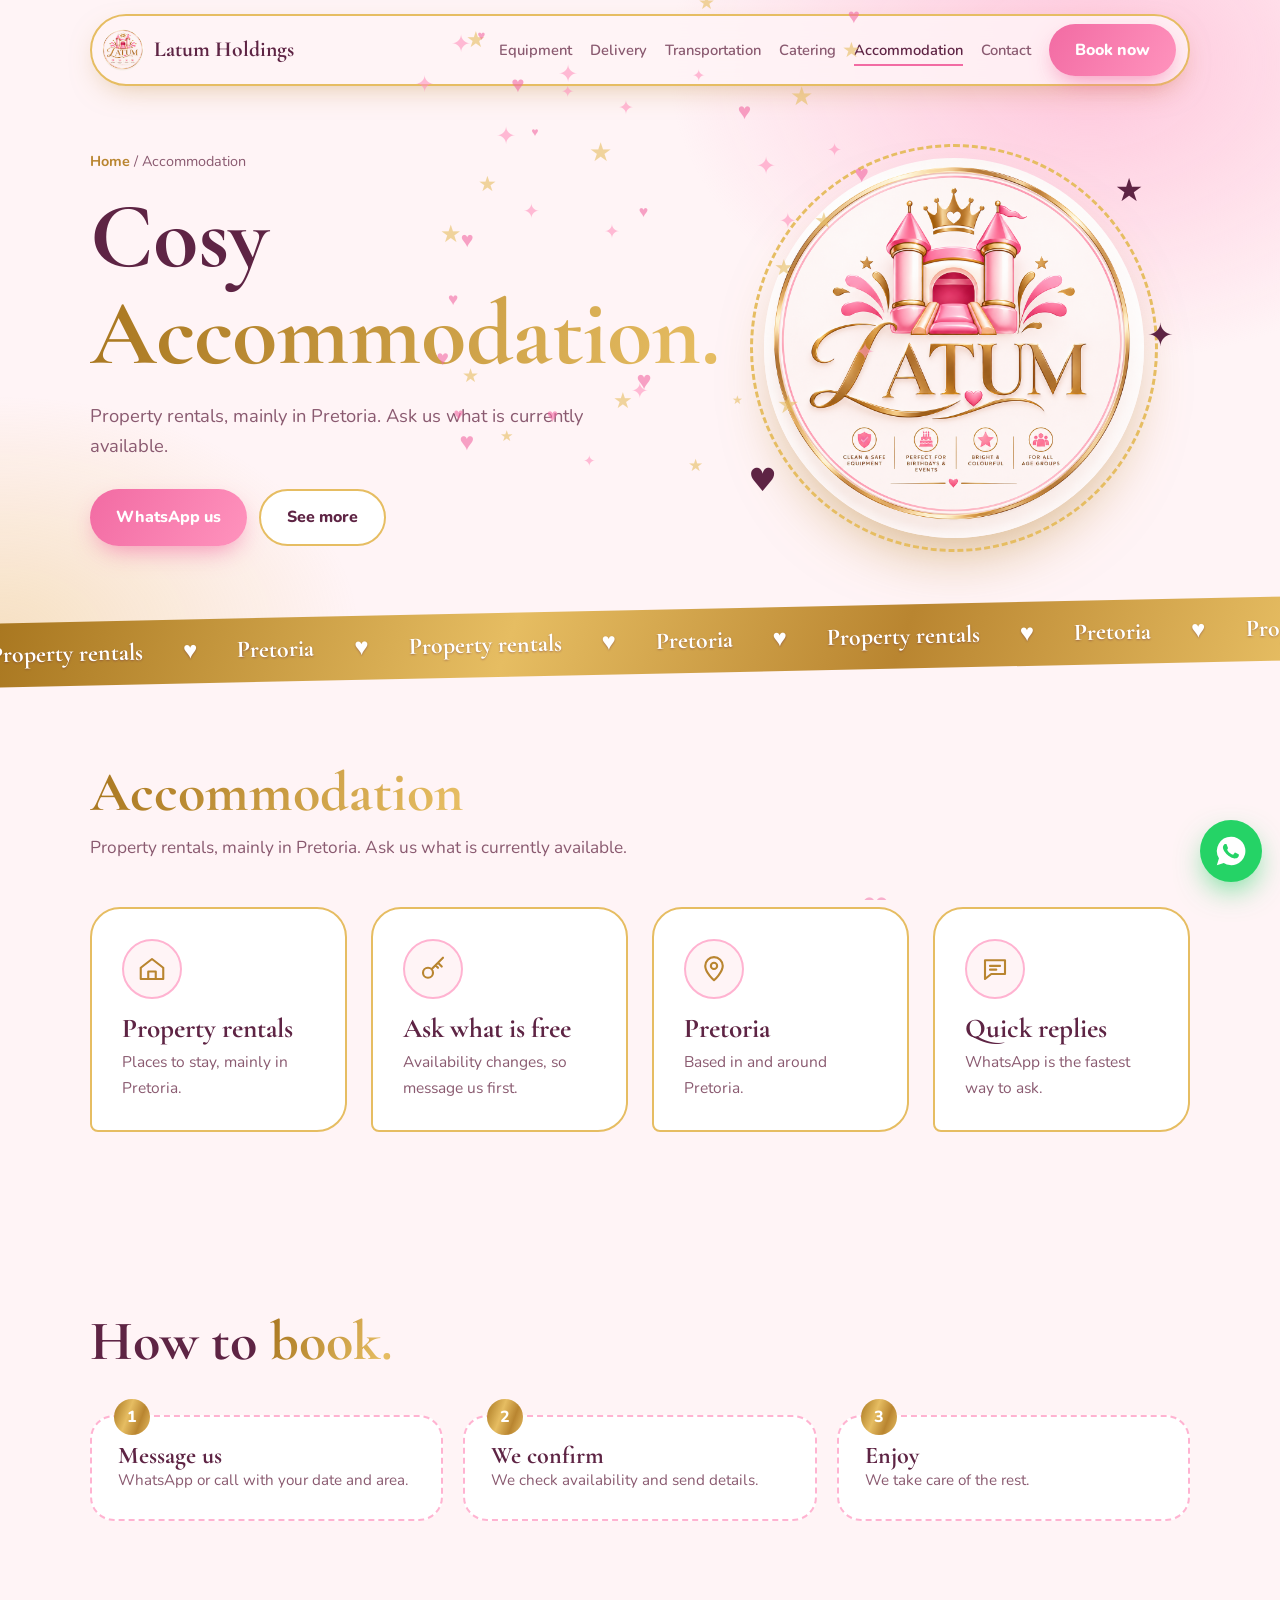
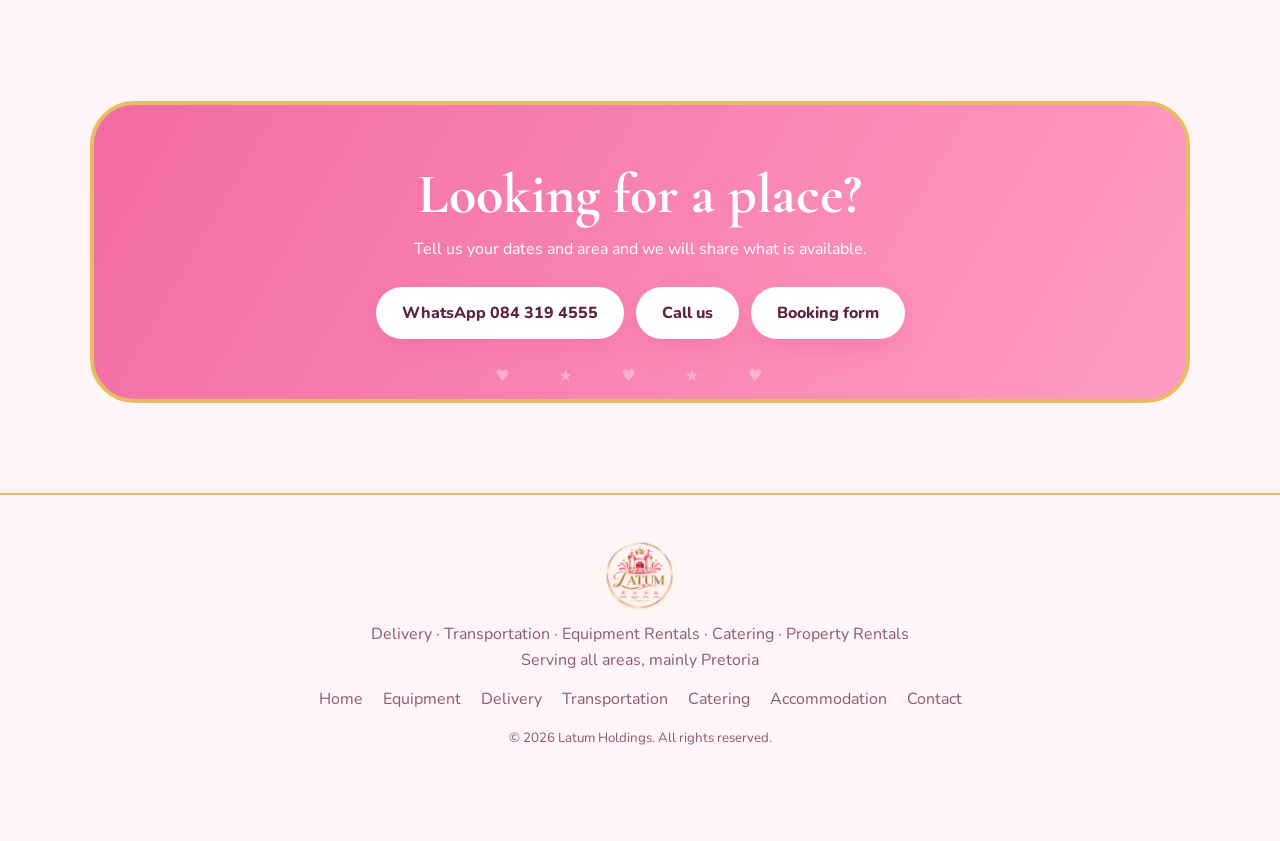
==== commit 6b75d291: "Add files via upload" ====
--- a/accommodation.html
+++ b/accommodation.html
@@ -6,16 +6,16 @@
 <link href="https://fonts.googleapis.com/css2?family=Cormorant+Garamond:wght@600;700&family=Nunito:wght@400;600;800&display=swap" rel="stylesheet">
 <link rel="stylesheet" href="pages.css"></head><body>
 <div id="bar"></div><canvas id="fx"></canvas><div class="float" id="float"></div>
-<nav><div class="nav-in"><a href="index.html" class="logo"><img src="images/flyer.jpg" alt="Latum Holdings logo"><span>Latum Holdings</span></a><div class="links"><a href="equipment.html">Equipment</a><a href="delivery.html">Delivery</a><a href="transport.html">Transportation</a><a href="catering.html">Catering</a><a href="accommodation.html" class=on>Accommodation</a></div><a href="index.html#book" class="btn nav-cta">Book now</a><button class="burger" aria-label="Open menu" aria-expanded="false">☰</button></div>
-<div class="mm"><a href="index.html">Home</a><a href="equipment.html">Equipment Rentals</a><a href="delivery.html">Delivery Services</a><a href="transport.html">Transportation</a><a href="catering.html">Catering Services</a><a href="accommodation.html">Accommodation</a><a href="index.html#book">Contact</a></div></nav>
+<nav><div class="nav-in"><a href="index.html" class="logo"><img src="images/flyer.jpg" alt="Latum Holdings logo"><span>Latum Holdings</span></a><div class="links"><a href="equipment.html">Equipment</a><a href="delivery.html">Delivery</a><a href="transport.html">Transportation</a><a href="catering.html">Catering</a><a href="accommodation.html" class=on>Accommodation</a><a href="contact.html">Contact</a></div><a href="contact.html" class="btn nav-cta">Book now</a><button class="burger" aria-label="Open menu" aria-expanded="false">☰</button></div>
+<div class="mm"><a href="index.html">Home</a><a href="equipment.html">Equipment Rentals</a><a href="delivery.html">Delivery Services</a><a href="transport.html">Transportation</a><a href="catering.html">Catering Services</a><a href="accommodation.html">Accommodation</a><a href="contact.html">Contact</a></div></nav>
 <header class="hero"><div class="wrap"><div><div class="crumb"><a href="index.html">Home</a> / Accommodation</div>
 <h1><span>Cosy</span><span class="gold">Accommodation.</span></h1><p>Property rentals, mainly in Pretoria. Ask us what is currently available.</p><div class="row"><a class="btn" href="https://wa.me/27843194555?text=Hi%20Latum%20Holdings%2C%20I%27d%20like%20to%20enquire%20about%20Accommodation" target="_blank">WhatsApp us</a><a class="btn line" href="#more">See more</a></div></div>
 <div class="seal"><img src="images/flyer.jpg" alt="Latum Holdings flyer"><b>★</b><b>♥</b><b>✦</b></div></div></header>
 <div class="ribbon"><div><span>Property rentals</span><span>Pretoria</span><span>Property rentals</span><span>Pretoria</span><span>Property rentals</span><span>Pretoria</span><span>Property rentals</span><span>Pretoria</span><span>Property rentals</span><span>Pretoria</span><span>Property rentals</span><span>Pretoria</span></div></div>
-<section class="s" id="more"><div class="wrap"><h2 class="rv">🏡 <span class="gold">Accommodation</span></h2><p class="lead rv d1">Property rentals, mainly in Pretoria. Ask us what is currently available.</p><div class="grid"><div class="card rv d0"><div class="ic">🏡</div><h3>Property rentals</h3><p>Places to stay, mainly in Pretoria.</p></div><div class="card rv d1"><div class="ic">🔑</div><h3>Ask what is free</h3><p>Availability changes, so message us first.</p></div><div class="card rv d2"><div class="ic">📍</div><h3>Pretoria</h3><p>Based in and around Pretoria.</p></div><div class="card rv d3"><div class="ic">💬</div><h3>Quick replies</h3><p>WhatsApp is the fastest way to ask.</p></div></div></div></section>
+<section class="s" id="more"><div class="wrap"><h2 class="rv"><span class="gold">Accommodation</span></h2><p class="lead rv d1">Property rentals, mainly in Pretoria. Ask us what is currently available.</p><div class="grid"><div class="card rv d0"><div class="ic"><svg viewBox="0 0 24 24" aria-hidden="true"><path d="M3 11l9-7 9 7v9H3z"/><path d="M9 20v-6h6v6"/></svg></div><h3>Property rentals</h3><p>Places to stay, mainly in Pretoria.</p></div><div class="card rv d1"><div class="ic"><svg viewBox="0 0 24 24" aria-hidden="true"><circle cx="8" cy="15" r="4"/><path d="M11 12l9-9M16 7l3 3M14 9l2 2"/></svg></div><h3>Ask what is free</h3><p>Availability changes, so message us first.</p></div><div class="card rv d2"><div class="ic"><svg viewBox="0 0 24 24" aria-hidden="true"><path d="M12 21s7-6.200 7-11.500A7 7 0 0 0 5 9.500C5 14.800 12 21 12 21z"/><circle cx="12" cy="9.500" r="2.500"/></svg></div><h3>Pretoria</h3><p>Based in and around Pretoria.</p></div><div class="card rv d3"><div class="ic"><svg viewBox="0 0 24 24" aria-hidden="true"><path d="M4 5h16v11H9l-5 4z"/><path d="M8 9.500h8M8 12.500h5"/></svg></div><h3>Quick replies</h3><p>WhatsApp is the fastest way to ask.</p></div></div></div></section>
 
 <section class="s"><div class="wrap"><h2 class="rv">How to <span class="gold">book.</span></h2><div class="steps"><div class="step rv"><h3>Message us</h3><p>WhatsApp or call with your date and area.</p></div><div class="step rv d1"><h3>We confirm</h3><p>We check availability and send details.</p></div><div class="step rv d2"><h3>Enjoy</h3><p>We take care of the rest.</p></div></div></div></section>
-<section class="s"><div class="wrap"><div class="band rv"><h2>Looking for a place?</h2><p>Tell us your dates and area and we will share what is available.</p><div class="row"><a class="btn" href="https://wa.me/27843194555?text=Hi%20Latum%20Holdings%2C%20I%27d%20like%20to%20enquire%20about%20Accommodation" target="_blank">WhatsApp 084 319 4555</a><a class="btn" href="tel:0843194555">Call us</a><a class="btn" href="index.html#book">Booking form</a></div></div></div></section>
+<section class="s"><div class="wrap"><div class="band rv"><h2>Looking for a place?</h2><p>Tell us your dates and area and we will share what is available.</p><div class="row"><a class="btn" href="https://wa.me/27843194555?text=Hi%20Latum%20Holdings%2C%20I%27d%20like%20to%20enquire%20about%20Accommodation" target="_blank">WhatsApp 084 319 4555</a><a class="btn" href="tel:0843194555">Call us</a><a class="btn" href="contact.html">Booking form</a></div></div></div></section>
 <footer><div class="wrap"><img src="images/flyer.jpg" alt="Latum Holdings logo"><p>Delivery · Transportation · Equipment Rentals · Catering · Property Rentals</p><p>Serving all areas, mainly Pretoria</p>
-<div class="fl"><a href="index.html">Home</a><a href="equipment.html">Equipment</a><a href="delivery.html">Delivery</a><a href="transport.html">Transportation</a><a href="catering.html">Catering</a><a href="accommodation.html">Accommodation</a></div><small>© <span id="yr"></span> Latum Holdings. All rights reserved.</small></div></footer>
-<a class="wa" href="https://wa.me/27843194555?text=Hi%20Latum%20Holdings%2C%20I%27d%20like%20to%20enquire%20about%20Accommodation" target="_blank" aria-label="WhatsApp us">💬</a><script src="pages.js"></script></body></html>+<div class="fl"><a href="index.html">Home</a><a href="equipment.html">Equipment</a><a href="delivery.html">Delivery</a><a href="transport.html">Transportation</a><a href="catering.html">Catering</a><a href="accommodation.html">Accommodation</a><a href="contact.html">Contact</a></div><small>© <span id="yr"></span> Latum Holdings. All rights reserved.</small></div></footer>
+<a class="wa" href="https://wa.me/27843194555?text=Hi%20Latum%20Holdings%2C%20I%27d%20like%20to%20enquire%20about%20Accommodation" target="_blank" aria-label="WhatsApp us"><svg viewBox="0 0 24 24" aria-hidden="true"><path d="M12 2a10 10 0 0 0-8.500 15.200L2 22l4.900-1.500A10 10 0 1 0 12 2zm5.200 14c-.2.600-1.300 1.200-1.800 1.200-.5.100-1 .2-3.300-.7-2.800-1.100-4.500-3.900-4.700-4.100-.1-.2-1.100-1.500-1.100-2.800 0-1.300.7-1.900.9-2.200.2-.2.5-.3.700-.3h.5c.2 0 .4 0 .6.5.2.6.8 2 .8 2.100.1.1.1.3 0 .5-.1.2-.2.3-.3.5-.2.2-.3.3-.1.6.2.3.7 1.200 1.500 1.900 1 .9 1.900 1.200 2.200 1.300.3.100.4.100.6-.1.2-.2.700-.8.900-1.100.2-.3.400-.2.600-.1.200.1 1.500.7 1.800.9.300.1.400.2.500.3.100.2.100.7-.1 1.300z"/></svg></a><script src="pages.js"></script></body></html>
--- a/pages.css
+++ b/pages.css
@@ -75,3 +75,18 @@
 @keyframes drop{from{opacity:0;transform:translateY(-50px) scale(.9)}to{opacity:1;transform:none}}
 @keyframes bounce{50%{transform:translateY(-16px) scale(1.06,.96)}}@keyframes pulse{50%{transform:scale(1.1)}}
 @media(prefers-reduced-motion:reduce){*{animation:none!important;transition:none!important}.rv,.hero h1 span{opacity:1;transform:none}}
+.cg{display:grid;grid-template-columns:1fr 1.1fr;gap:40px;align-items:start}@media(max-width:860px){.cg{grid-template-columns:1fr}}
+.cr{display:flex;align-items:center;gap:16px;padding:18px 22px;border-radius:26px 26px 26px 8px;background:#fff;border:2px solid var(--gold2);margin-bottom:14px;transition:.25s}
+.cr:hover{transform:translateX(10px);border-color:var(--rose)}.cr .ic{width:48px;height:48px;border-radius:50%;display:grid;place-items:center;font-size:1.4rem;background:var(--blush);border:2px solid var(--rose2);flex:none}
+.cr b{display:block}.cr small{color:var(--soft)}
+form{display:grid;gap:16px;padding:32px;border-radius:34px;background:#fff;border:3px solid var(--gold2);box-shadow:0 30px 50px -30px rgba(185,133,48,.5)}
+.two{display:grid;grid-template-columns:1fr 1fr;gap:16px}@media(max-width:560px){.two{grid-template-columns:1fr}}
+label{display:grid;gap:6px;font-size:.85rem;font-weight:700;color:var(--soft)}
+input,select,textarea{width:100%;padding:13px 15px;border-radius:16px;border:2px solid var(--rose2);background:var(--blush);color:var(--plum);font:inherit;transition:.2s}
+input:focus,select:focus,textarea:focus{outline:none;border-color:var(--gold);box-shadow:0 0 0 4px rgba(230,189,98,.3)}textarea{min-height:100px;resize:vertical}
+a:focus-visible,button:focus-visible{outline:3px solid var(--gold);outline-offset:3px}
+.ic svg{width:30px;height:30px;fill:none;stroke:var(--gold);stroke-width:1.7;stroke-linecap:round;stroke-linejoin:round;transition:stroke .3s}
+.card:hover .ic svg,.cr:hover .ic svg{stroke:var(--rose)}
+.cr .ic:first-child svg[viewBox] path[d^="M12 2a10"]{fill:#25a85a;stroke:none}
+.pc .em svg{width:96px;height:96px;margin:0 auto;fill:none;stroke:var(--rose);stroke-width:1.2;stroke-linecap:round;stroke-linejoin:round}
+.wa svg{width:34px;height:34px;fill:#fff}
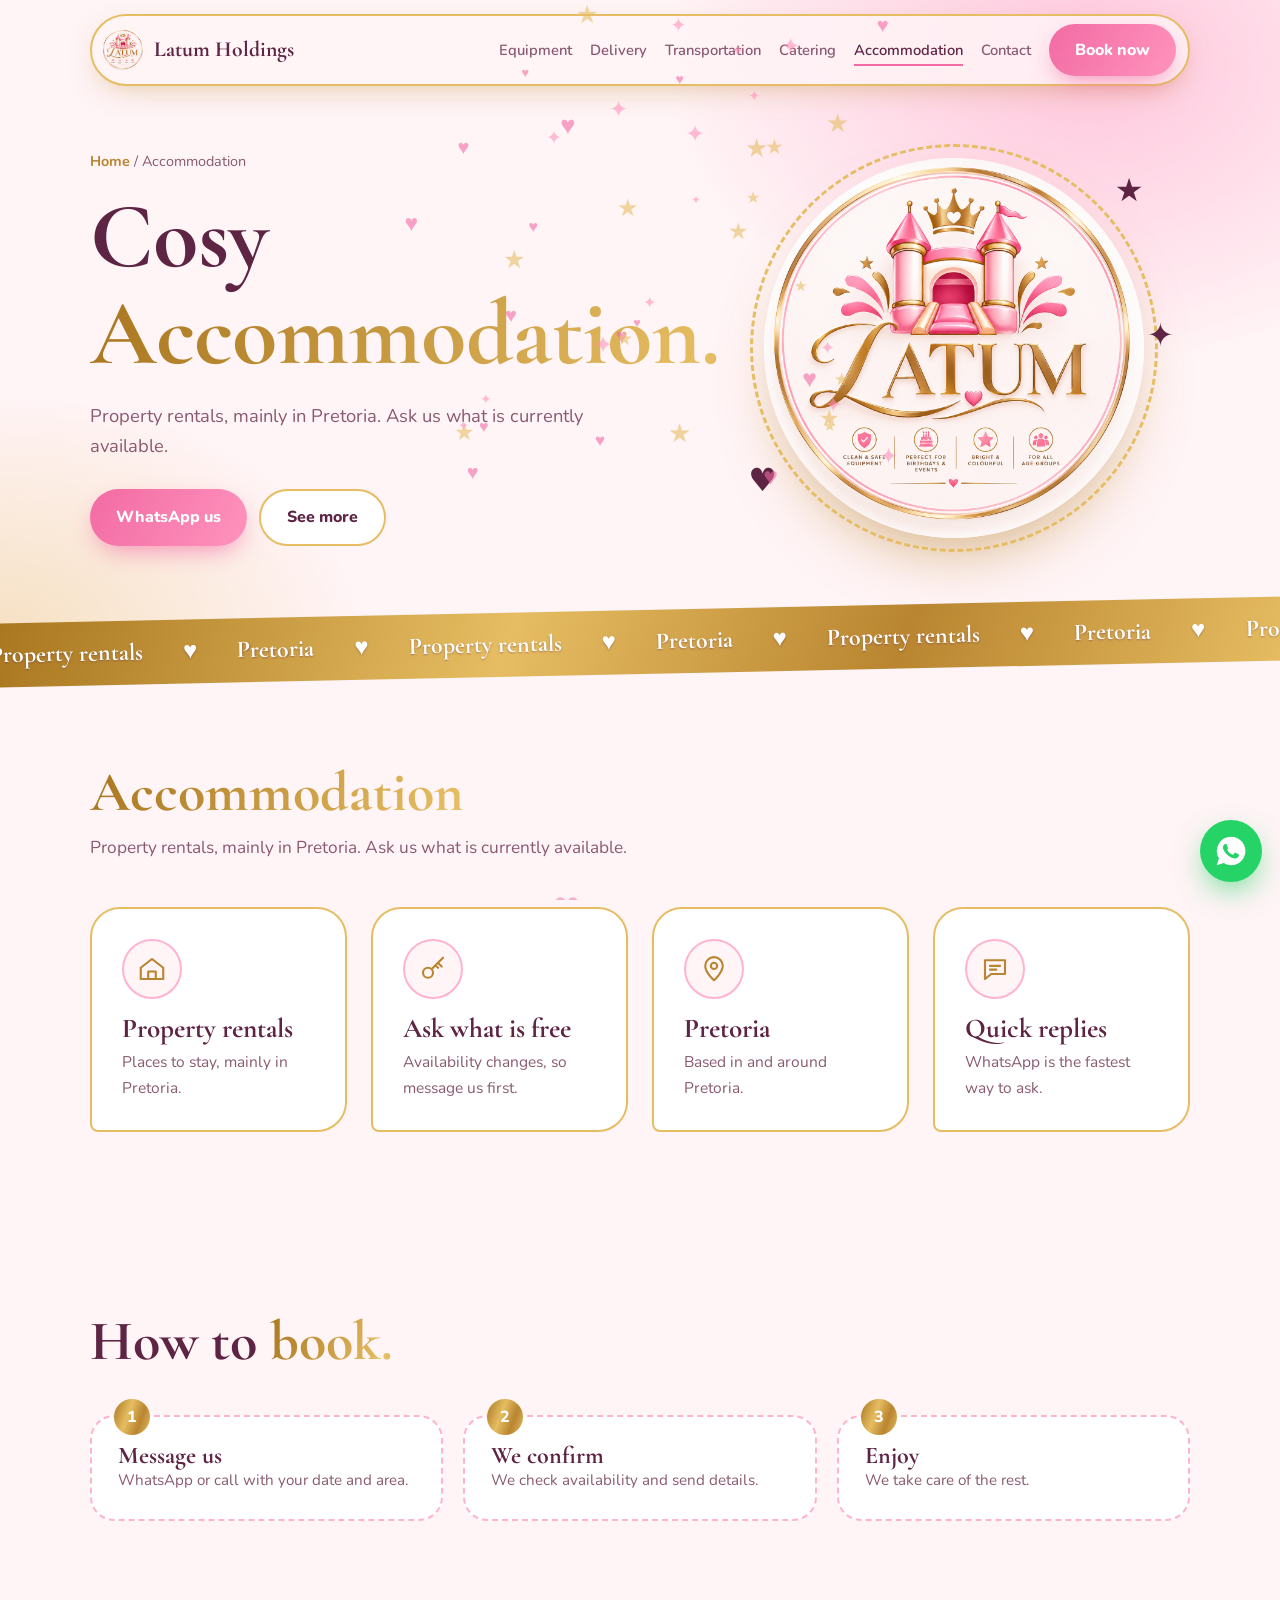
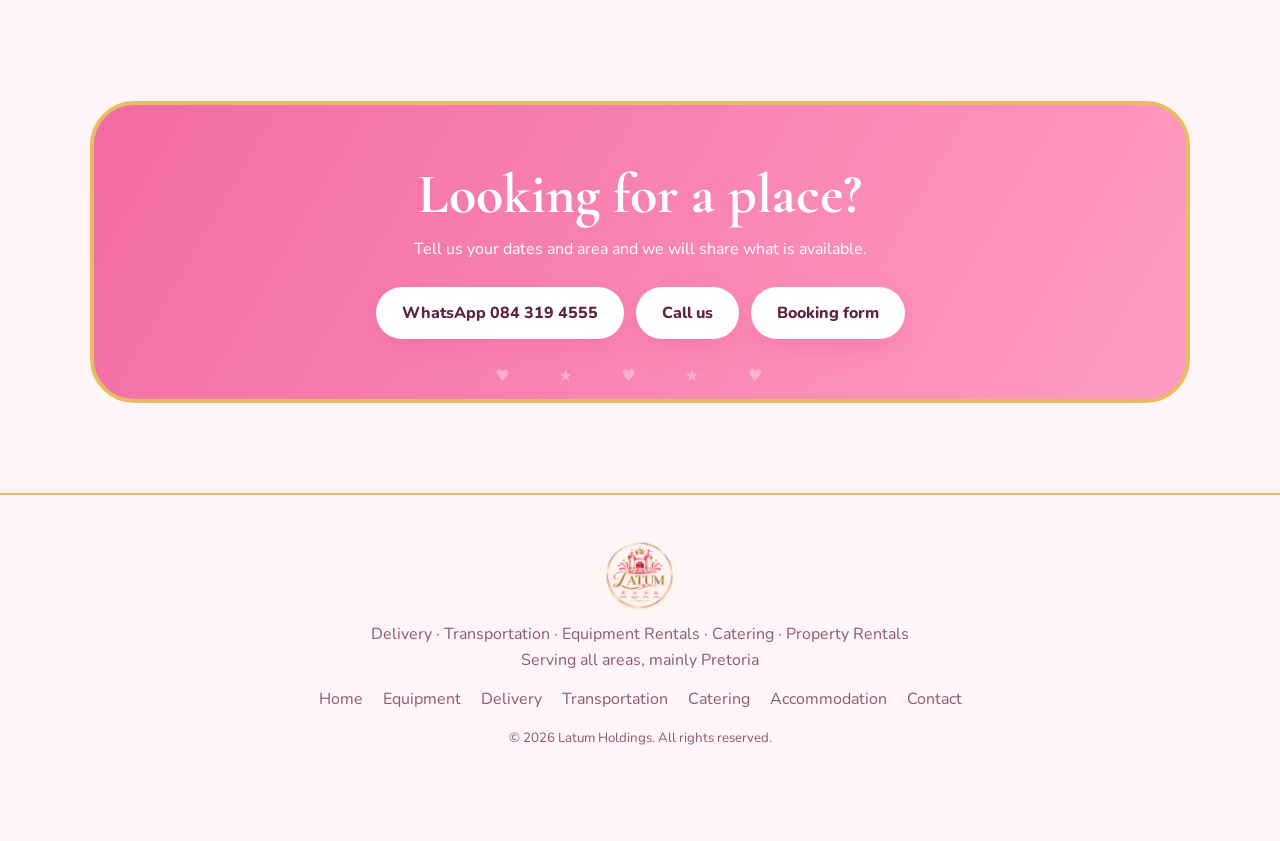
==== commit 8aba09d4: "Add files via upload" ====
--- a/accommodation.html
+++ b/accommodation.html
@@ -1,7 +1,10 @@
 <!doctype html><html lang="en"><head><meta charset="utf-8"><meta name="viewport" content="width=device-width,initial-scale=1">
 <title>Accommodation | Latum Holdings</title><meta name="description" content="Property rentals, mainly in Pretoria. Ask us what is currently available."><meta name="theme-color" content="#fff4f6">
 <link rel="icon" href="images/flyer.jpg"><link rel="canonical" href="https://latumholdings.github.io/accommodation.html">
-<meta property="og:title" content="Accommodation | Latum Holdings"><meta property="og:description" content="Property rentals, mainly in Pretoria. Ask us what is currently available."><meta property="og:image" content="https://latumholdings.github.io/images/flyer.jpg">
+<meta property="og:type" content="website"><meta property="og:site_name" content="Latum Holdings"><meta property="og:locale" content="en_ZA">
+<meta property="og:title" content="Accommodation | Latum Holdings"><meta property="og:description" content="Property rentals, mainly in Pretoria. Ask us what is currently available."><meta property="og:url" content="https://latumholdings.github.io/accommodation.html">
+<meta property="og:image" content="https://latumholdings.github.io/images/og.jpg"><meta property="og:image:type" content="image/jpeg"><meta property="og:image:width" content="1200"><meta property="og:image:height" content="630"><meta property="og:image:alt" content="Latum Holdings pink and gold bouncy castle logo">
+<meta name="twitter:card" content="summary_large_image"><meta name="twitter:title" content="Accommodation | Latum Holdings"><meta name="twitter:description" content="Property rentals, mainly in Pretoria. Ask us what is currently available."><meta name="twitter:image" content="https://latumholdings.github.io/images/og.jpg">
 <link rel="preconnect" href="https://fonts.googleapis.com"><link rel="preconnect" href="https://fonts.gstatic.com" crossorigin>
 <link href="https://fonts.googleapis.com/css2?family=Cormorant+Garamond:wght@600;700&family=Nunito:wght@400;600;800&display=swap" rel="stylesheet">
 <link rel="stylesheet" href="pages.css"></head><body>
